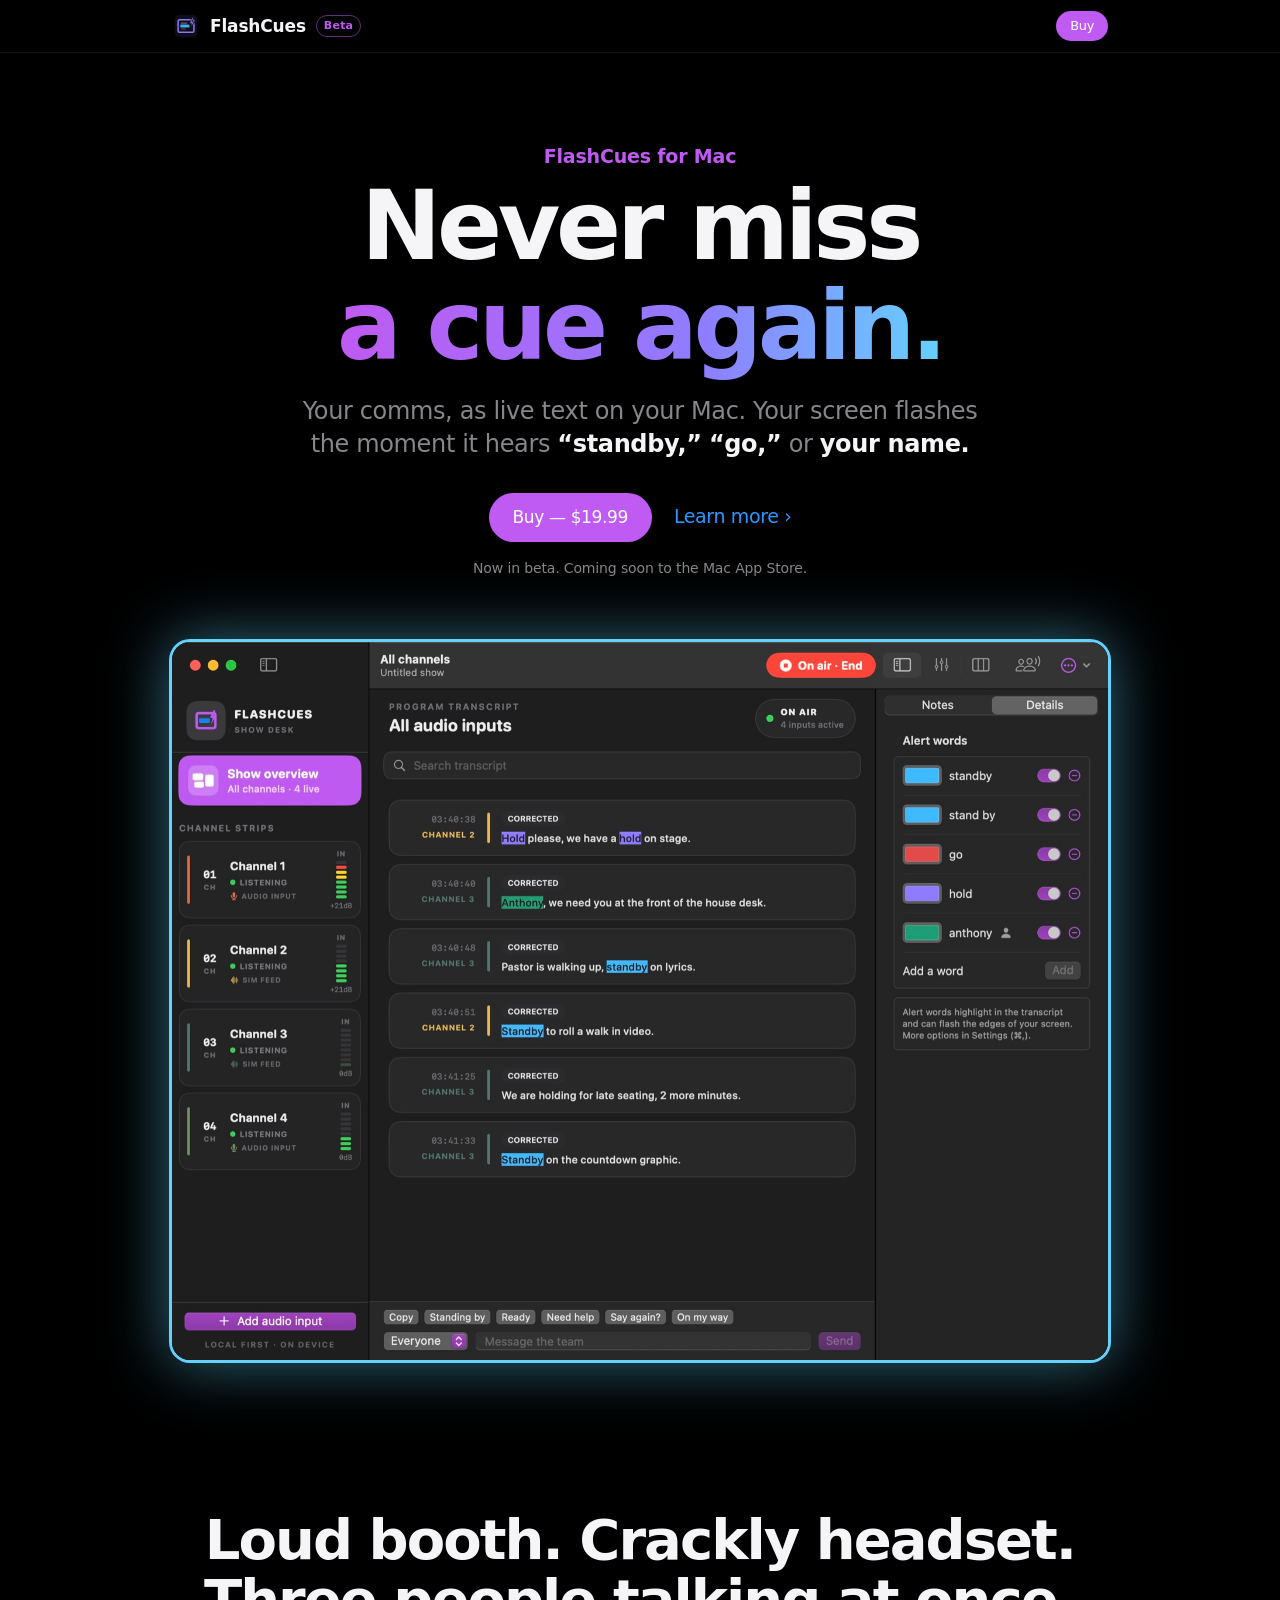
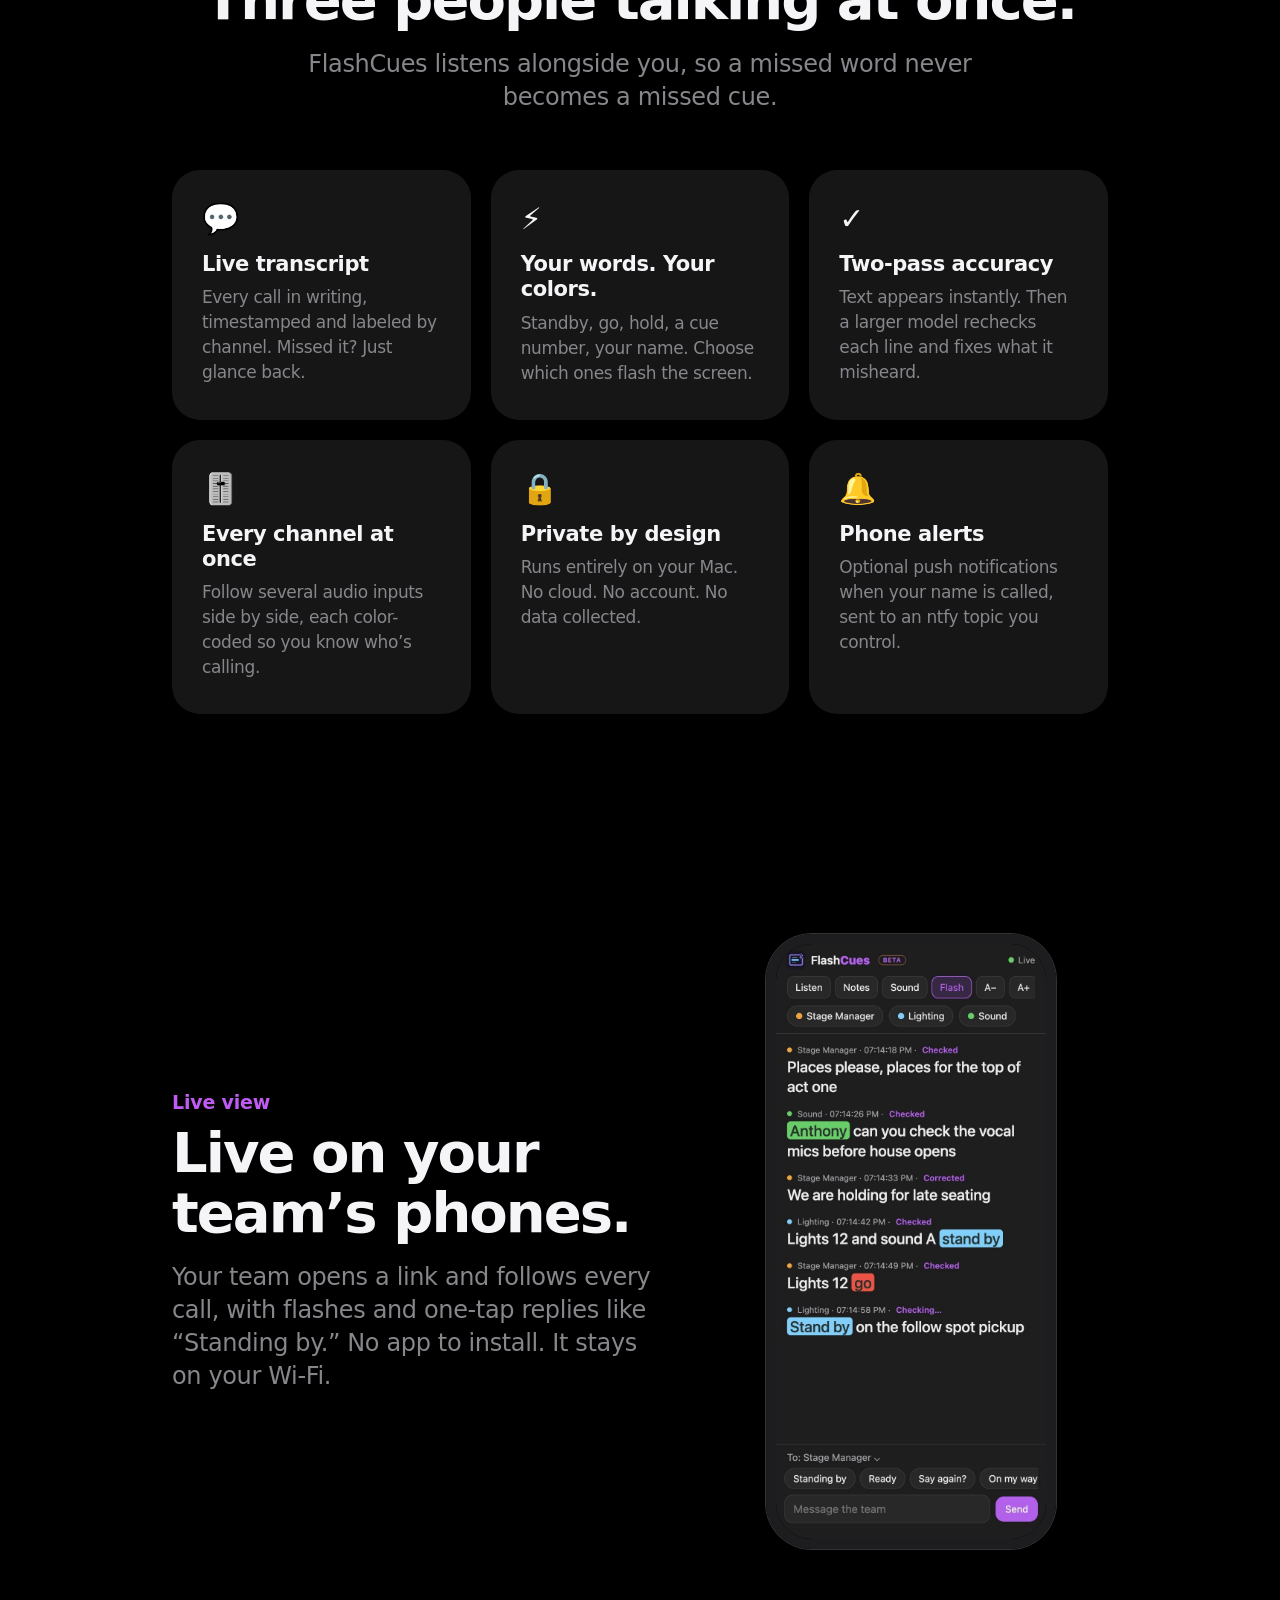
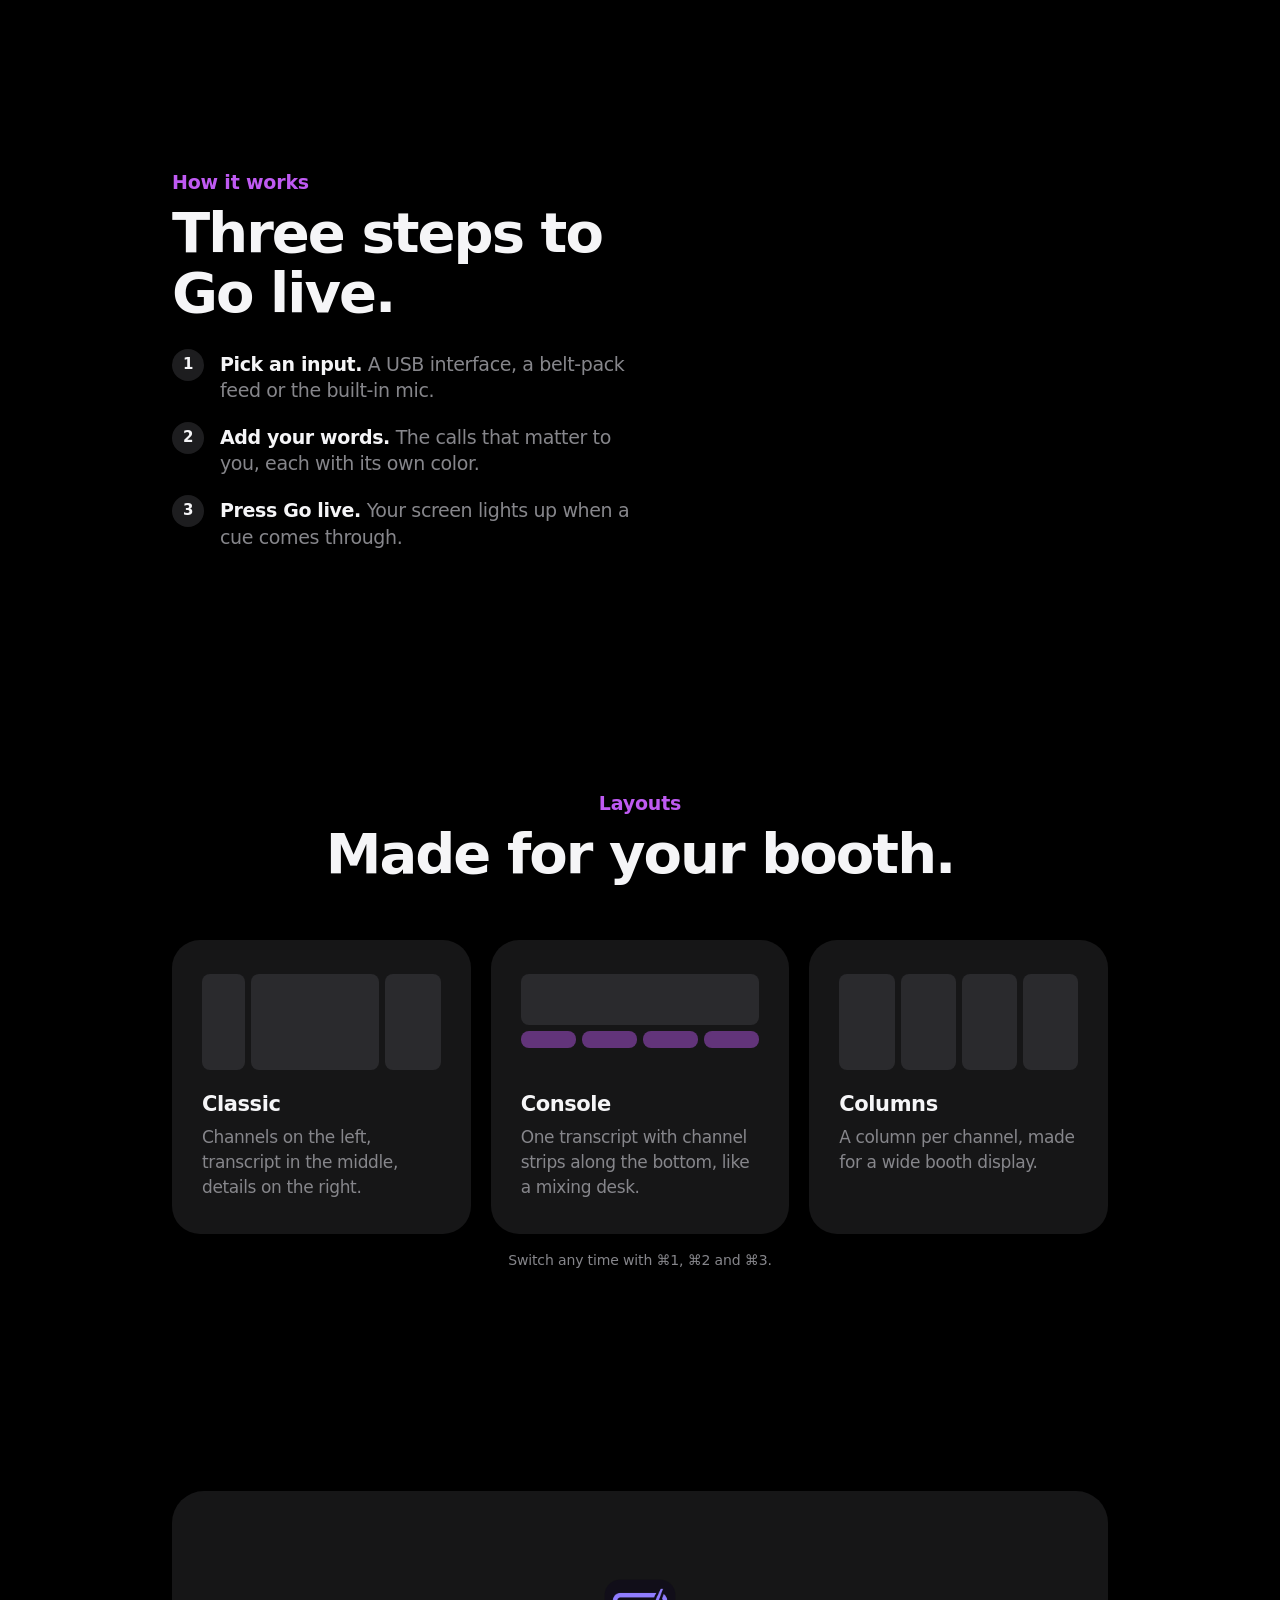
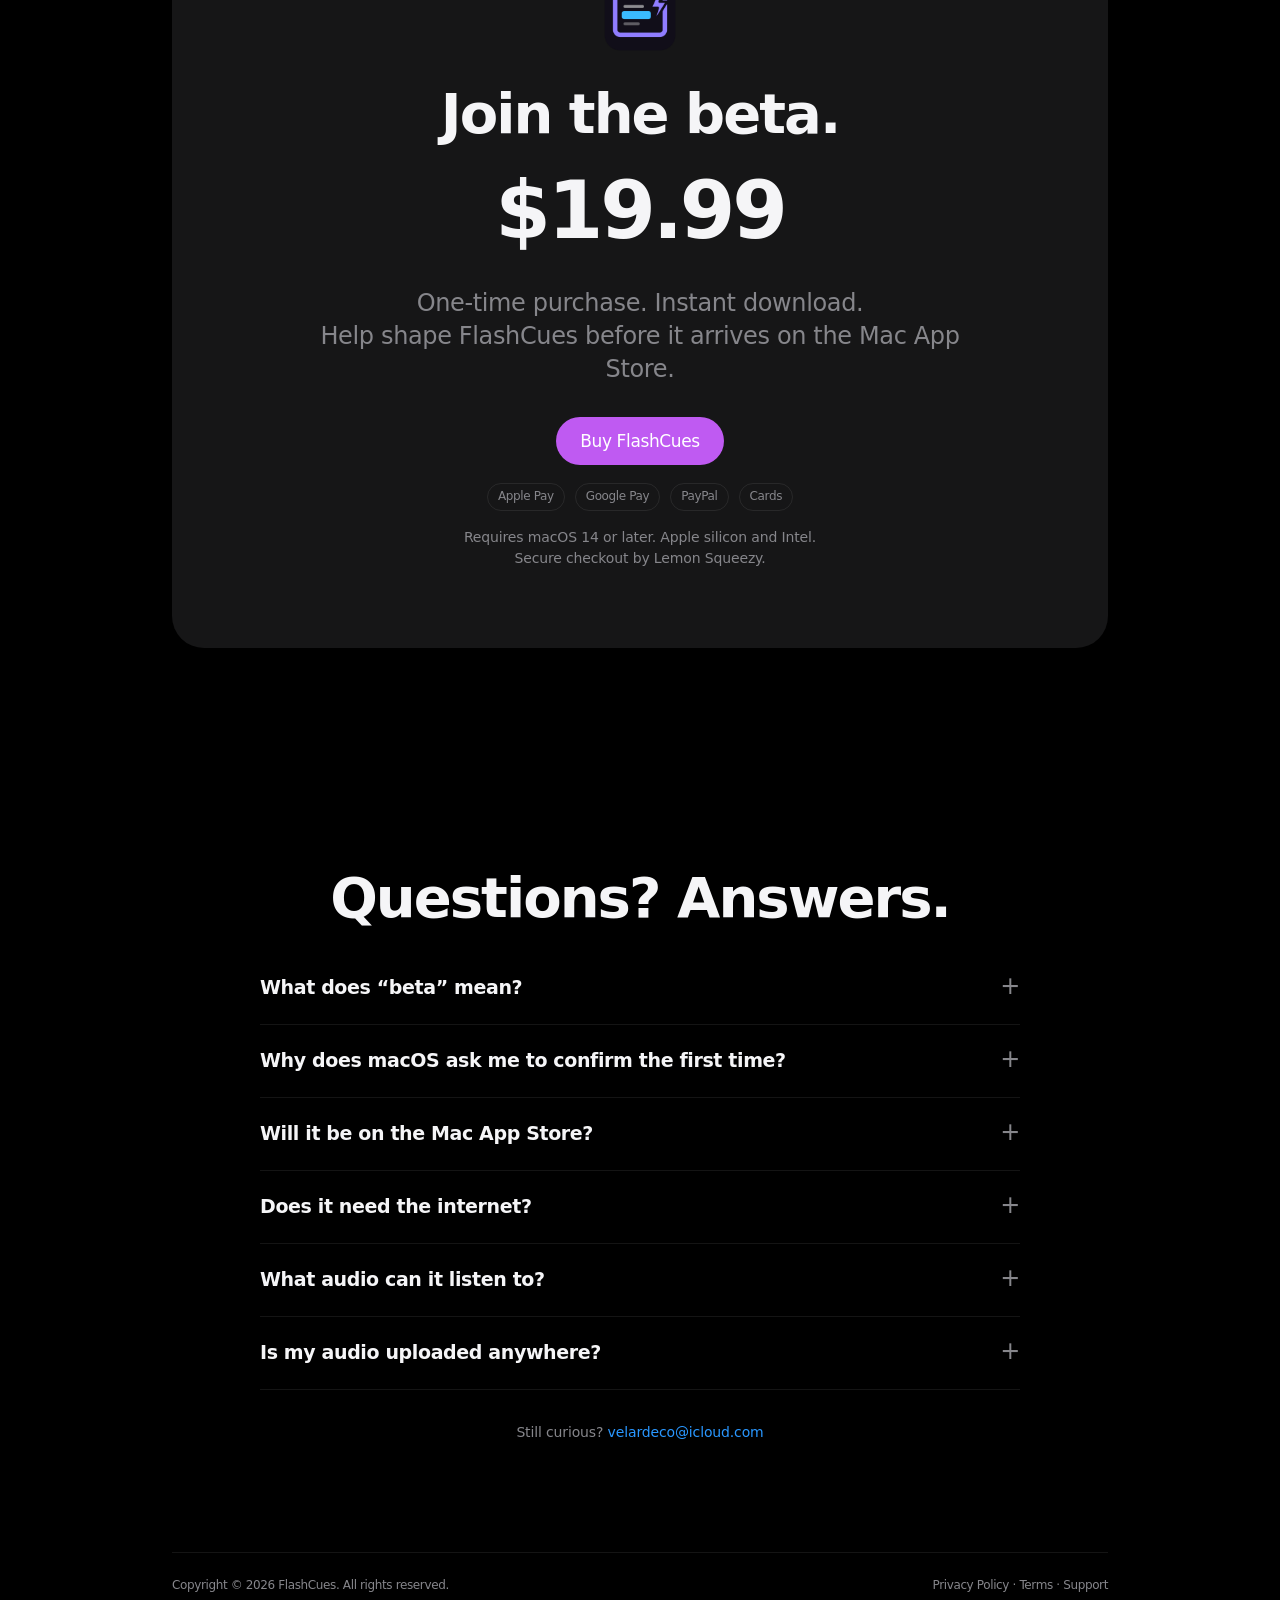
==== index.html @ 77d1a5e4 "Serve at flashcues.app: CNAME, canonical URLs, absolute share tags, sitemap, robots Co-Authored-By: " ====
<!doctype html>
<html lang="en"><head>
<meta charset="utf-8"><meta name="viewport" content="width=device-width,initial-scale=1,viewport-fit=cover">
<title>FlashCues — never miss a cue</title>
<meta name="description" content="Never miss a cue again. FlashCues turns your comms into live text on your Mac and flashes your screen on standby, go, or your name. 100% on-device.">
<meta property="og:title" content="FlashCues — never miss a cue"><meta property="og:image" content="https://flashcues.app/img/app-4.jpg">
<meta property="og:url" content="https://flashcues.app/"><meta property="og:type" content="website"><meta property="og:description" content="Your comms, as live text on your Mac. Your screen flashes on standby, go, or your name."><meta name="twitter:card" content="summary_large_image">
<meta name="theme-color" content="#000000">
<link rel="canonical" href="https://flashcues.app/">
<link rel="icon" href="img/icon.png"><link rel="apple-touch-icon" href="img/icon.png"><link rel="stylesheet" href="style.css">
</head><body>
<div class="navbar"><div class="wrap"><nav>
  <a class="brand" href="./"><img src="img/icon.png" alt="">FlashCues <span class="beta">Beta</span></a>
  <a class="btn small" href="https://flashcues.lemonsqueezy.com/checkout/buy/9ae70716-e229-4748-b046-4b0bf06bf06d">Buy</a>
</nav></div></div>

<div class="wrap">
<section class="hero">
  <div class="eyebrow">FlashCues for Mac</div>
  <h1>Never miss<br><em>a cue again.</em></h1>
  <p class="sub">Your comms, as live text on your Mac. Your screen flashes the moment it hears <b>“standby,”</b> <b>“go,”</b> or <b>your name.</b></p>
  <div class="ctas">
    <a class="btn" href="https://flashcues.lemonsqueezy.com/checkout/buy/9ae70716-e229-4748-b046-4b0bf06bf06d">Buy — $19.99</a>
    <a class="more" href="#features">Learn more</a>
  </div>
  <p class="note">Now in beta. Coming soon to the Mac App Store.</p>
  <img class="shot flash" src="img/app-4.jpg" alt="FlashCues show desk with live transcript and alert words">
</section>

<section class="center" id="features">
  <h2>Loud booth. Crackly headset.<br>Three people talking at once.</h2>
  <p class="sub">FlashCues listens alongside you, so a missed word never becomes a missed cue.</p>
  <div class="grid" style="text-align:left">
    <div class="card"><span class="ico">💬</span><h3>Live transcript</h3><p>Every call in writing, timestamped and labeled by channel. Missed it? Just glance back.</p></div>
    <div class="card"><span class="ico">⚡️</span><h3>Your words. Your colors.</h3><p>Standby, go, hold, a cue number, your name. Choose which ones flash the screen.</p></div>
    <div class="card"><span class="ico">✓</span><h3>Two-pass accuracy</h3><p>Text appears instantly. Then a larger model rechecks each line and fixes what it misheard.</p></div>
    <div class="card"><span class="ico">🎚️</span><h3>Every channel at once</h3><p>Follow several audio inputs side by side, each color-coded so you know who’s calling.</p></div>
    <div class="card"><span class="ico">🔒</span><h3>Private by design</h3><p>Runs entirely on your Mac. No cloud. No account. No data collected.</p></div>
    <div class="card"><span class="ico">🔔</span><h3>Phone alerts</h3><p>Optional push notifications when your name is called, sent to an ntfy topic you control.</p></div>
  </div>
</section>

<section class="split">
  <div><div class="eyebrow">Live view</div><h2>Live on your team’s phones.</h2>
  <p class="sub">Your team opens a link and follows every call, with flashes and one-tap replies like “Standing by.” No app to install. It stays on your Wi-Fi.</p></div>
  <img class="phone" src="img/phone.jpg" alt="FlashCues live view on a phone">
</section>

<section class="split">
  <div><div class="eyebrow">How it works</div><h2>Three steps to Go live.</h2>
  <ol class="steps">
    <li><span><strong>Pick an input.</strong> A USB interface, a belt-pack feed or the built-in mic.</span></li>
    <li><span><strong>Add your words.</strong> The calls that matter to you, each with its own color.</span></li>
    <li><span><strong>Press Go live.</strong> Your screen lights up when a cue comes through.</span></li>
  </ol></div>
  <video src="img/reel.mp4" autoplay muted loop playsinline></video>
</section>

<section class="center">
  <div class="eyebrow">Layouts</div><h2>Made for your booth.</h2>
  <div class="grid" style="text-align:left">
    <div class="card"><div class="lay"><i style="flex:1"></i><i style="flex:3"></i><i style="flex:1.3"></i></div><h3>Classic</h3><p>Channels on the left, transcript in the middle, details on the right.</p></div>
    <div class="card"><div class="lay col"><i style="flex:3"></i><div class="lay row"><i></i><i></i><i></i><i></i></div></div><h3>Console</h3><p>One transcript with channel strips along the bottom, like a mixing desk.</p></div>
    <div class="card"><div class="lay"><i></i><i></i><i></i><i></i></div><h3>Columns</h3><p>A column per channel, made for a wide booth display.</p></div>
  </div>
  <p class="note">Switch any time with ⌘1, ⌘2 and ⌘3.</p>
</section>

<section id="buy">
  <div class="band">
    <img src="img/icon.png" alt="" style="width:88px;height:88px">
    <h2 style="margin-top:18px">Join the beta.</h2>
    <div class="price">$19.99</div>
    <p class="sub">One-time purchase. Instant download.<br>Help shape FlashCues before it arrives on the Mac App Store.</p>
    <p style="margin-top:30px"><a class="btn" href="https://flashcues.lemonsqueezy.com/checkout/buy/9ae70716-e229-4748-b046-4b0bf06bf06d">Buy FlashCues</a></p>
    <div class="pay"><span>Apple Pay</span><span>Google Pay</span><span>PayPal</span><span>Cards</span></div>
    <p class="note">Requires macOS 14 or later. Apple silicon and Intel.<br>Secure checkout by Lemon Squeezy.</p>
  </div>
</section>

<section class="faq">
  <h2 style="text-align:center;margin-bottom:24px">Questions? Answers.</h2>
  <details><summary>What does “beta” mean?</summary><p>FlashCues is ready to use, but still being polished. Expect improvements and the odd rough edge, and please tell us what you find.</p></details>
  <details><summary>Why does macOS ask me to confirm the first time?</summary><p>The beta isn’t notarized by Apple yet, so macOS asks you to confirm you trust it. It’s a one-time step that takes about 30 seconds, and the “Read Me First” file in the download walks you through it. The Mac App Store version won’t need it.</p></details>
  <details><summary>Will it be on the Mac App Store?</summary><p>Yes, it’s coming soon.</p></details>
  <details><summary>Does it need the internet?</summary><p>Only once, to download the speech model (about 700 MB) after you agree. After that it works completely offline.</p></details>
  <details><summary>What audio can it listen to?</summary><p>Any input your Mac can see: a USB audio interface, a comms belt-pack feed, or the built-in mic.</p></details>
  <details><summary>Is my audio uploaded anywhere?</summary><p>No. Audio is processed on your Mac and transcripts are saved only on your Mac. See the <a href="privacy.html">privacy policy</a>.</p></details>
  <p class="note" style="text-align:center;margin-top:32px">Still curious? <a href="mailto:velardeco@icloud.com">velardeco@icloud.com</a></p>
</section>

<footer><span>Copyright © 2026 FlashCues. All rights reserved.</span><span><a href="privacy.html">Privacy Policy</a> · <a href="terms.html">Terms</a> · <a href="mailto:velardeco@icloud.com">Support</a></span></footer>
</div>
<!-- Cloudflare Web Analytics --><script defer src='https://static.cloudflareinsights.com/beacon.min.js' data-cf-beacon='{"token": "029d65eed8154490b3f3a2a66fe0e23c"}'></script><!-- End Cloudflare Web Analytics -->
<script src="track.js" defer></script>
</body></html>
---- style.css ----
:root{--bg:#000;--panel:#161617;--panel2:#1d1d1f;--line:rgba(255,255,255,.08);--text:#f5f5f7;--muted:#86868b;--accent:#bf5af2;--accent2:#8f7cff;--link:#2997ff;--standby:#64d2ff}
*{box-sizing:border-box;margin:0}
html{-webkit-text-size-adjust:100%}
body{background:var(--bg);color:var(--text);font:17px/1.47 -apple-system,BlinkMacSystemFont,"SF Pro Text","Helvetica Neue",system-ui,sans-serif;-webkit-font-smoothing:antialiased;letter-spacing:-.022em}
a{color:var(--link);text-decoration:none}
a:hover{text-decoration:underline}
.wrap{max-width:980px;margin:0 auto;padding:0 22px}

/* nav: thin translucent bar like apple.com */
.navbar{position:sticky;top:0;z-index:10;background:rgba(0,0,0,.72);backdrop-filter:saturate(180%) blur(20px);-webkit-backdrop-filter:saturate(180%) blur(20px);border-bottom:1px solid var(--line)}
nav{display:flex;align-items:center;justify-content:space-between;height:52px}
.brand{display:flex;align-items:center;gap:10px;font-weight:600;font-size:17px;color:var(--text);letter-spacing:-.01em}
.brand:hover{text-decoration:none}
.brand img{width:28px;height:28px}
.beta{font-size:11px;font-weight:600;letter-spacing:.02em;color:var(--accent);border:1px solid rgba(191,90,242,.5);border-radius:999px;padding:2px 7px}

.btn{display:inline-block;padding:12px 24px;border-radius:999px;background:var(--accent);color:#fff;font-weight:500;font-size:17px;white-space:nowrap;transition:filter .15s}
.btn:hover{text-decoration:none;filter:brightness(1.1)}
.btn.small{padding:5px 14px;font-size:13px;font-weight:500}
.more{font-size:19px}
.more::after{content:" ›"}

/* type */
.eyebrow{font-size:19px;font-weight:600;color:var(--accent);letter-spacing:-.01em;margin-bottom:6px}
h1{font-size:clamp(48px,9vw,96px);line-height:1.04;letter-spacing:-.045em;font-weight:700}
h1 em{font-style:normal;background:linear-gradient(90deg,var(--accent),var(--accent2) 60%,var(--standby));-webkit-background-clip:text;background-clip:text;color:transparent}
h2{font-size:clamp(34px,5.5vw,56px);line-height:1.07;letter-spacing:-.035em;font-weight:700}
h3{font-size:21px;line-height:1.2;letter-spacing:-.02em;font-weight:600;margin-bottom:8px}
.sub{color:var(--muted);font-size:clamp(19px,2.4vw,24px);line-height:1.38;letter-spacing:-.015em;max-width:680px;margin:18px auto 0;font-weight:500}
.sub b{color:var(--text);font-weight:600}
.note{color:var(--muted);font-size:14px;margin-top:16px;letter-spacing:-.01em}

/* sections */
section{padding:110px 0}
.center{text-align:center}
.hero{text-align:center;padding:90px 0 40px}
.hero .ctas{display:flex;gap:22px;justify-content:center;align-items:center;margin-top:32px;flex-wrap:wrap}
.shot{display:block;width:100%;border-radius:18px;margin-top:64px;box-shadow:0 0 0 1px var(--line),0 40px 120px rgba(191,90,242,.18)}
.flash{box-shadow:0 0 0 3px var(--standby),0 0 60px 6px rgba(100,210,255,.45),0 40px 120px rgba(0,0,0,.6)}

.grid{display:grid;grid-template-columns:repeat(auto-fit,minmax(280px,1fr));gap:20px;margin-top:56px}
.card{background:var(--panel);border-radius:28px;padding:34px 30px}
.card p{color:var(--muted);font-size:17px}
.card .ico{font-size:30px;line-height:1;margin-bottom:18px;display:block}

.split{display:grid;grid-template-columns:1.1fr .9fr;gap:60px;align-items:center}
.split .sub{margin-left:0}
.split video{width:100%;max-width:340px;border-radius:28px;justify-self:center}
.phone{width:100%;max-width:290px;justify-self:center;border-radius:46px;border:10px solid #1d1d1f;box-shadow:0 0 0 1px #333,0 40px 100px rgba(0,0,0,.7)}
.steps{list-style:none;padding:0;margin:28px 0 0;counter-reset:s}
.steps li{counter-increment:s;display:flex;gap:16px;align-items:flex-start;margin:20px 0;color:var(--muted);font-size:19px;line-height:1.4}
.steps li::before{content:counter(s);flex:none;width:32px;height:32px;border-radius:50%;background:var(--panel2);color:var(--text);font-weight:600;font-size:15px;display:grid;place-items:center;margin-top:-2px}
.steps strong{color:var(--text);font-weight:600}

.lay{display:flex;gap:6px;height:96px;margin-bottom:22px}
.lay.col{flex-direction:column}
.lay.row{flex:1;gap:6px}
.lay i{flex:1;background:#2a2a2d;border-radius:8px}
.lay.row i{background:rgba(191,90,242,.45)}

.band{background:var(--panel);border-radius:32px;padding:80px 30px;text-align:center}
.price{font-size:clamp(56px,8vw,80px);font-weight:700;letter-spacing:-.04em;margin-top:8px}
.pay{display:flex;gap:10px;justify-content:center;flex-wrap:wrap;margin-top:18px}
.pay span{font-size:12px;color:var(--muted);border:1px solid var(--line);border-radius:999px;padding:4px 10px}

.faq{max-width:760px;margin:0 auto}
details{border-bottom:1px solid var(--line);padding:22px 0}
summary{cursor:pointer;font-weight:600;font-size:19px;list-style:none;display:flex;justify-content:space-between;gap:16px}
summary::-webkit-details-marker{display:none}
summary::after{content:"+";color:var(--muted);font-weight:400;font-size:24px;line-height:1}
details[open] summary::after{content:"−"}
details p{color:var(--muted);margin-top:10px;font-size:17px}

footer{border-top:1px solid var(--line);padding:24px 0 40px;color:var(--muted);font-size:12px;display:flex;gap:20px;flex-wrap:wrap;justify-content:space-between}
footer a{color:var(--muted)}

.doc{max-width:720px;padding:70px 22px}
.doc h1{font-size:48px}
.doc p{margin:16px 0;color:#d2d2d7}

@media(max-width:734px){
  section{padding:72px 0}
  .hero{padding:56px 0 24px}
  .split{grid-template-columns:1fr;gap:40px}
  .split .sub{margin-left:auto}
  .split > div{text-align:center}
  .steps{text-align:left;max-width:420px;margin-left:auto;margin-right:auto}
  .grid{margin-top:40px;gap:14px}
  .card{padding:28px 24px;border-radius:24px}
  .shot{margin-top:44px;border-radius:12px}
  .phone{max-width:240px;border-radius:38px;border-width:8px}
  .split video{max-width:280px}
  .band{padding:56px 20px;border-radius:24px}
  .eyebrow{font-size:17px}
  .wrap{padding:0 16px}
  footer{justify-content:center;text-align:center}
}
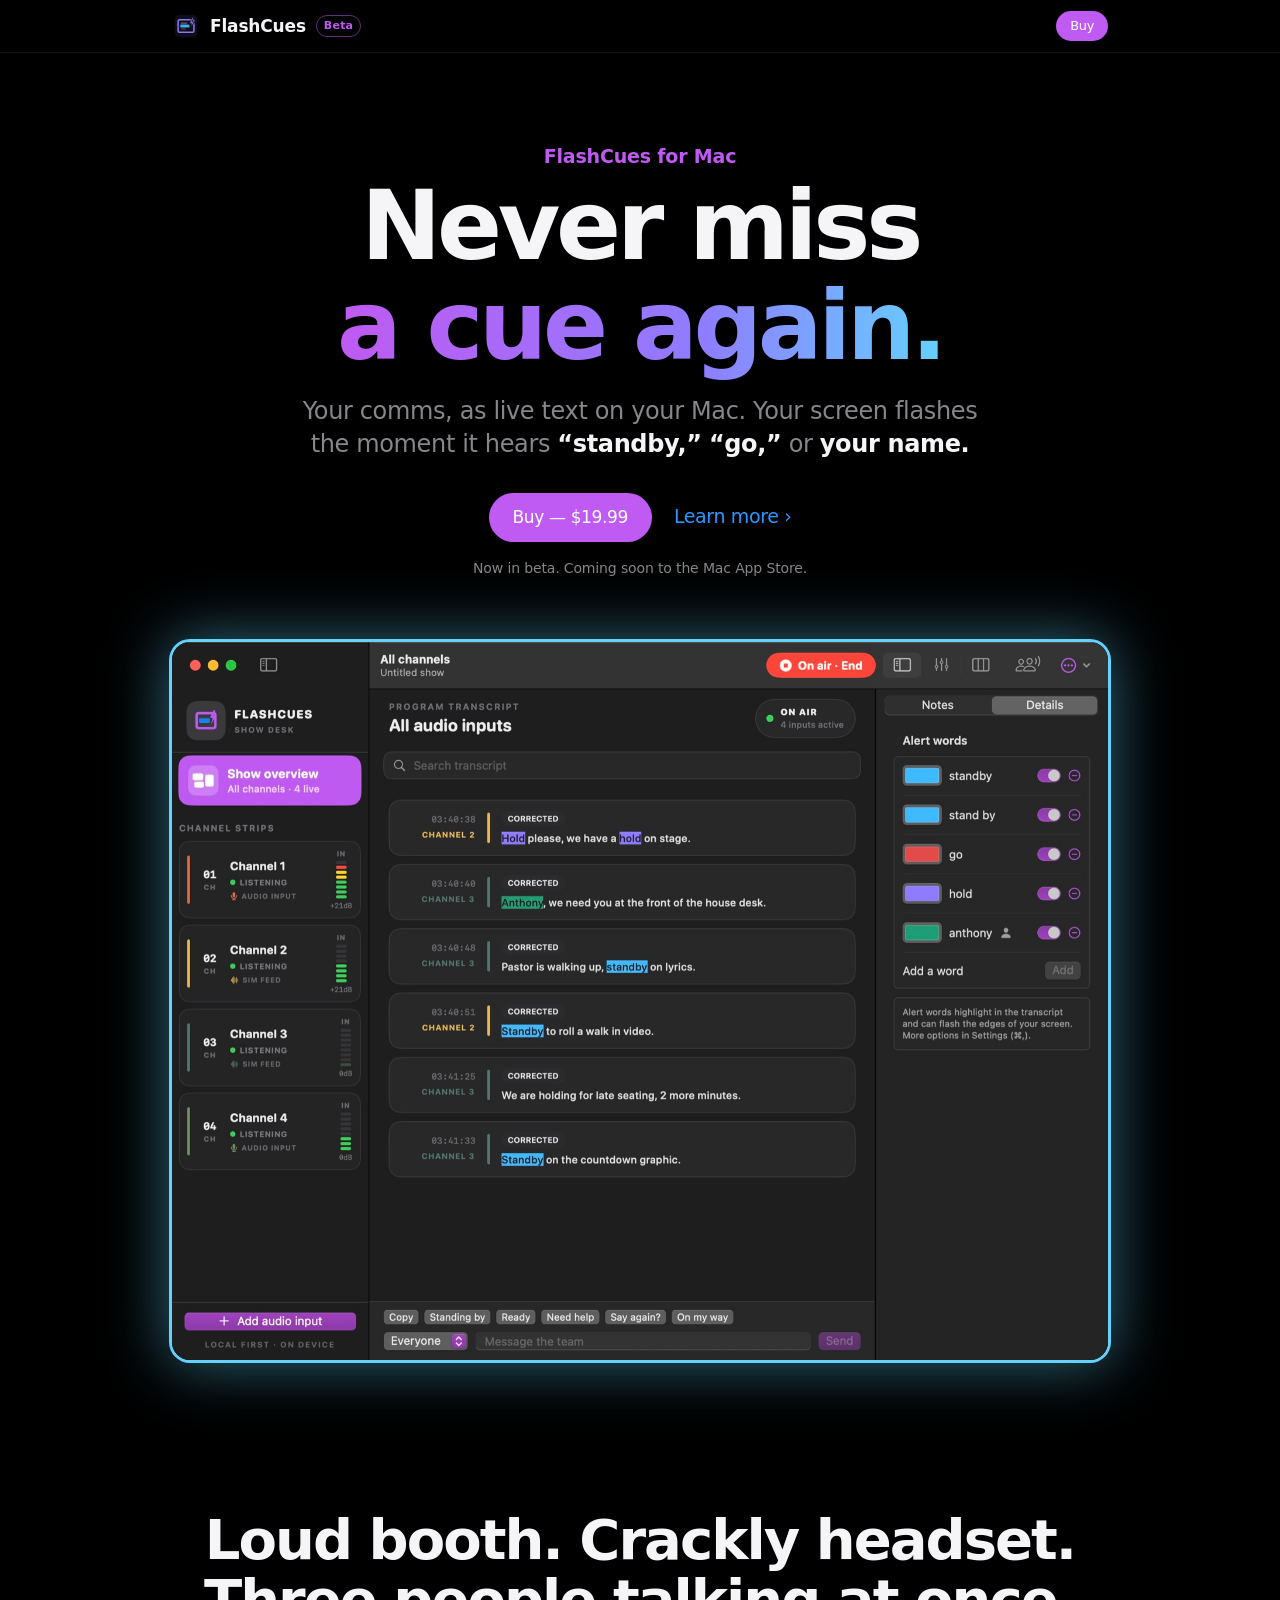
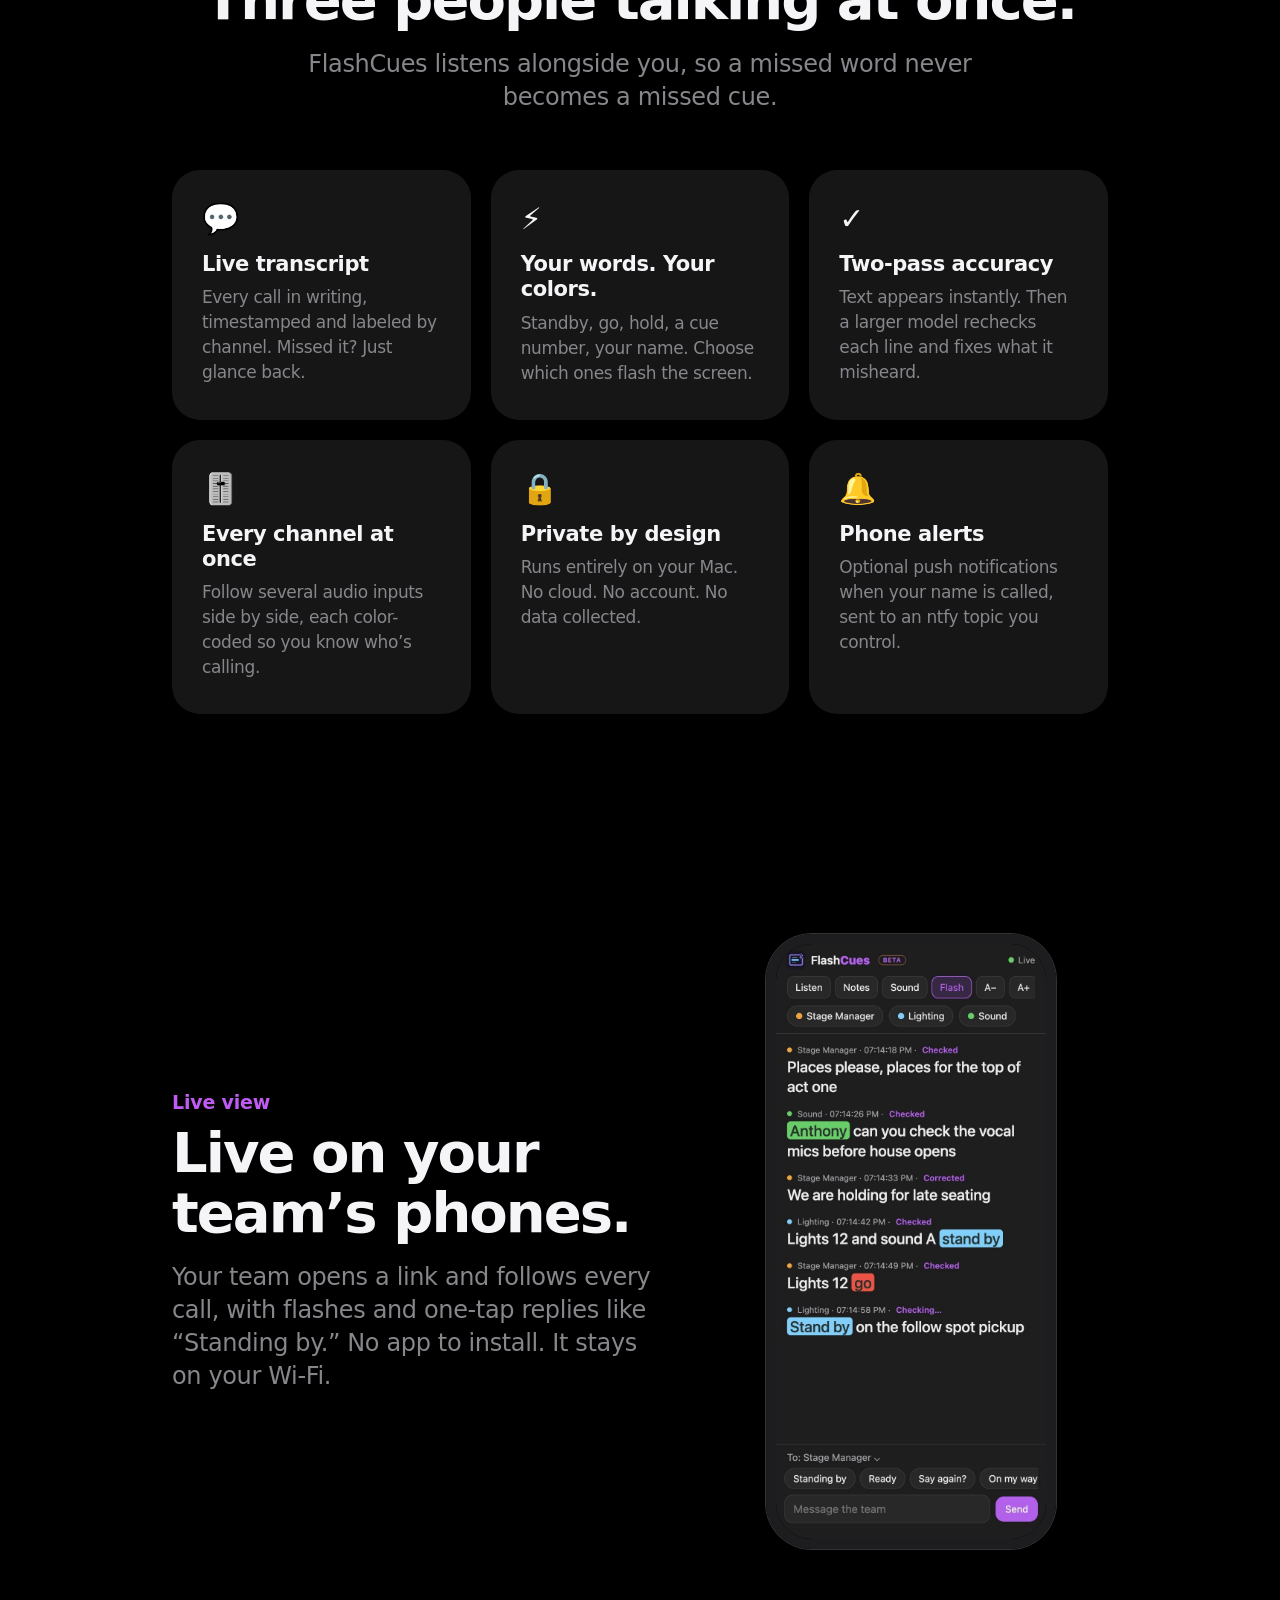
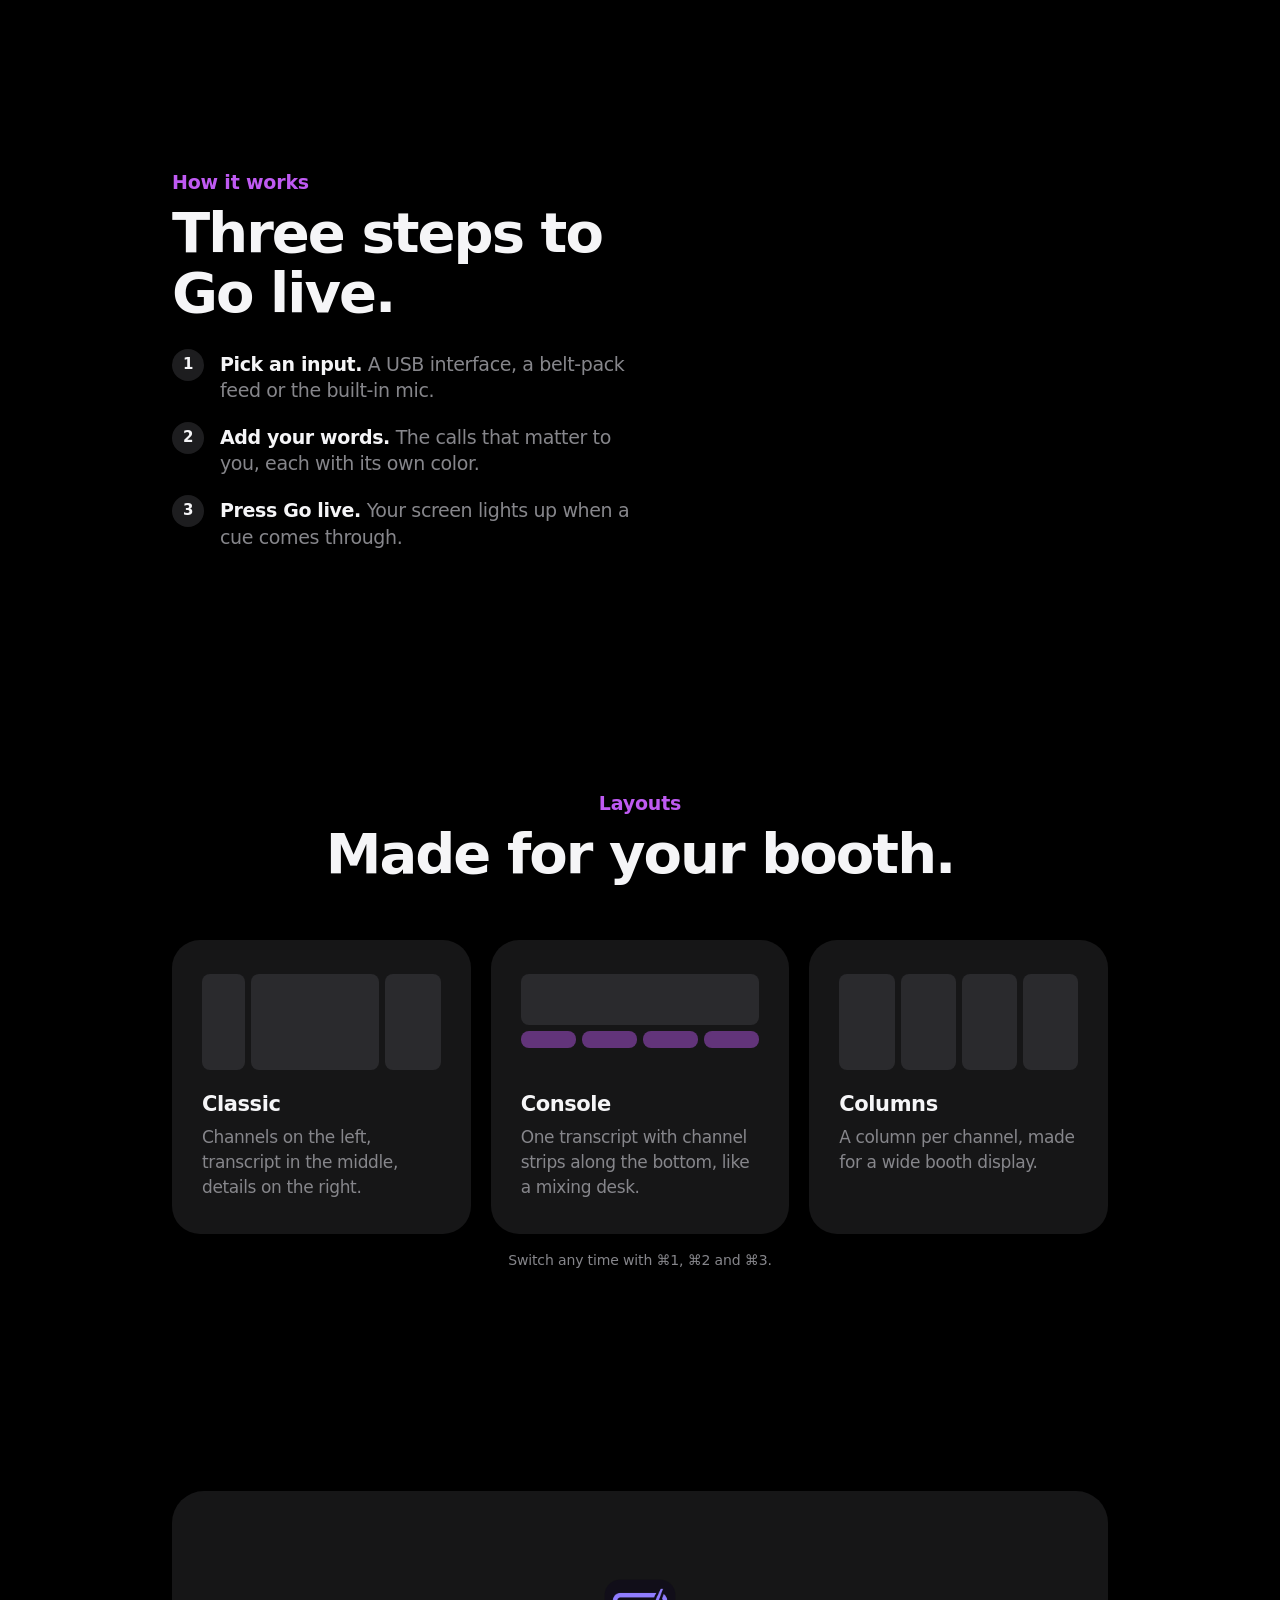
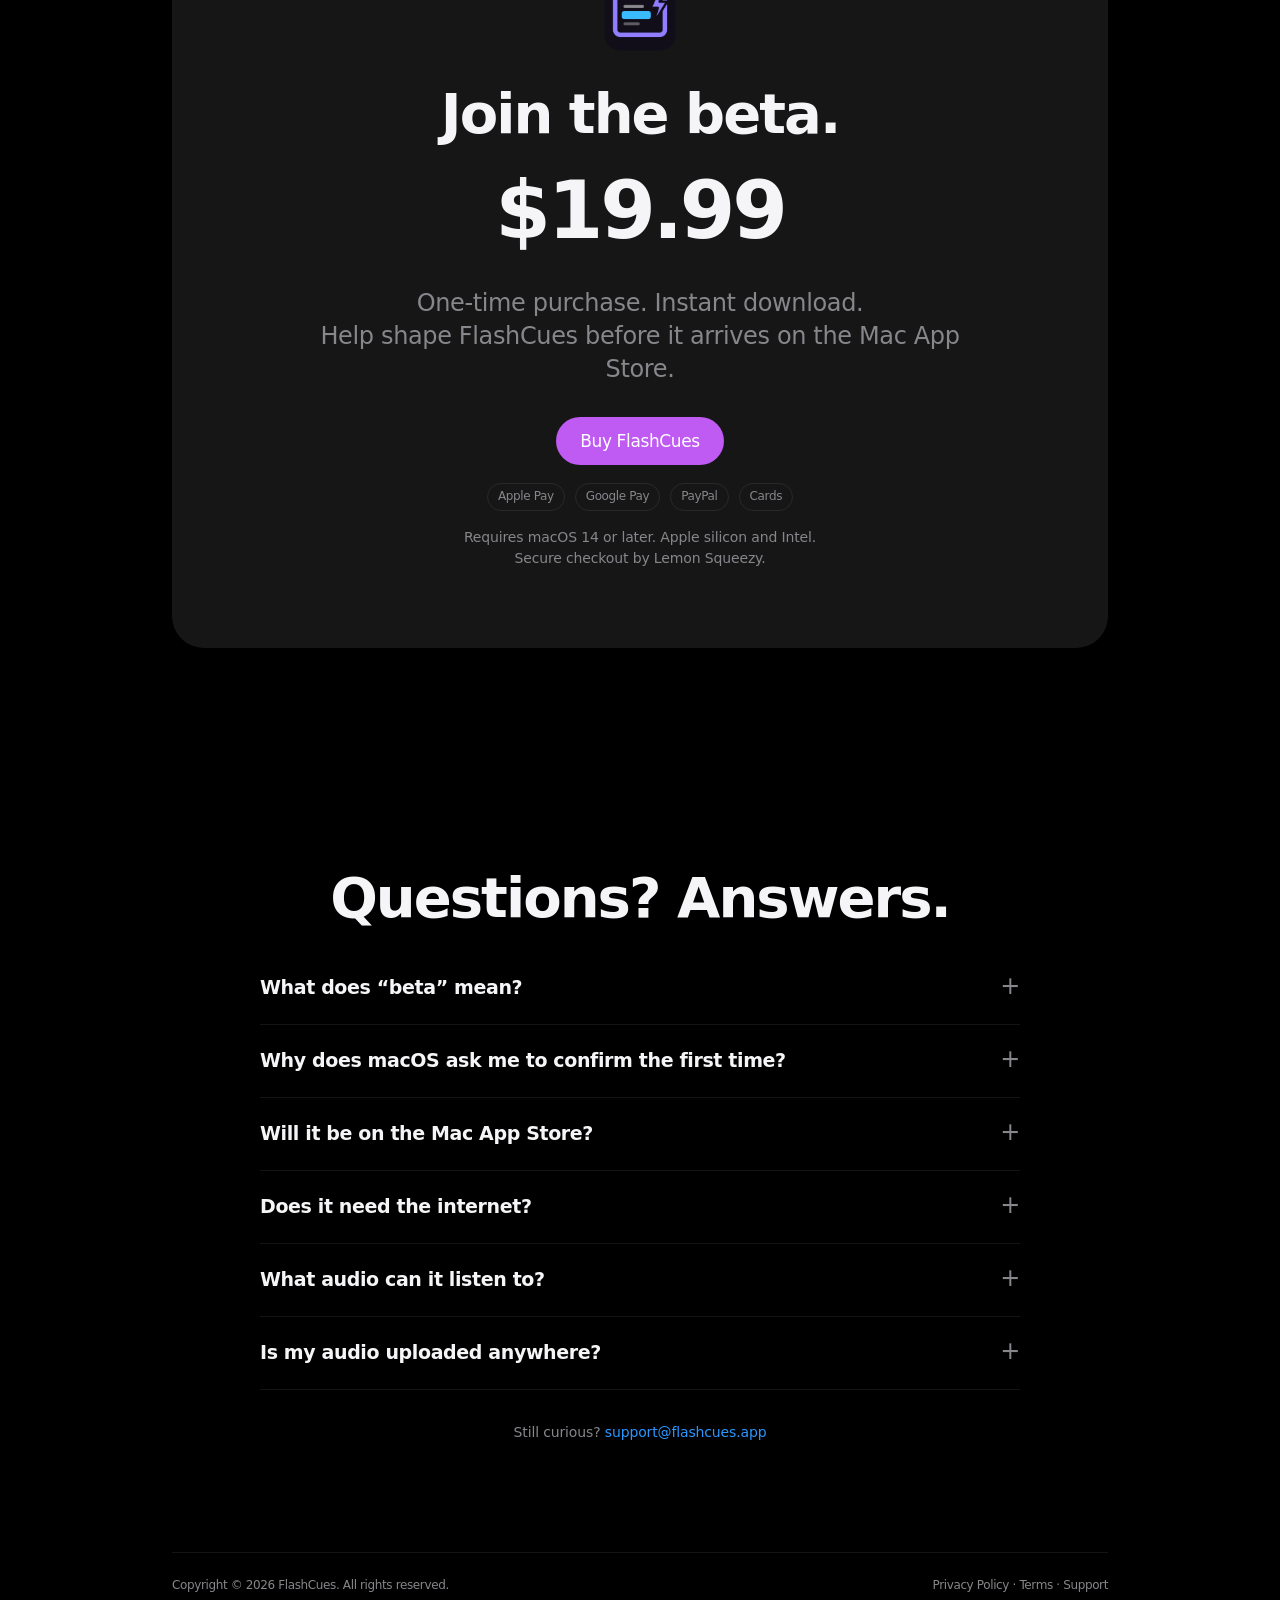
==== commit 9ddd3bad: "Use support@flashcues.app as the public contact address Replaces the personal iCloud address on the " ====
--- a/index.html
+++ b/index.html
@@ -86,10 +86,10 @@
   <details><summary>Does it need the internet?</summary><p>Only once, to download the speech model (about 700 MB) after you agree. After that it works completely offline.</p></details>
   <details><summary>What audio can it listen to?</summary><p>Any input your Mac can see: a USB audio interface, a comms belt-pack feed, or the built-in mic.</p></details>
   <details><summary>Is my audio uploaded anywhere?</summary><p>No. Audio is processed on your Mac and transcripts are saved only on your Mac. See the <a href="privacy.html">privacy policy</a>.</p></details>
-  <p class="note" style="text-align:center;margin-top:32px">Still curious? <a href="mailto:velardeco@icloud.com">velardeco@icloud.com</a></p>
+  <p class="note" style="text-align:center;margin-top:32px">Still curious? <a href="mailto:support@flashcues.app">support@flashcues.app</a></p>
 </section>
 
-<footer><span>Copyright © 2026 FlashCues. All rights reserved.</span><span><a href="privacy.html">Privacy Policy</a> · <a href="terms.html">Terms</a> · <a href="mailto:velardeco@icloud.com">Support</a></span></footer>
+<footer><span>Copyright © 2026 FlashCues. All rights reserved.</span><span><a href="privacy.html">Privacy Policy</a> · <a href="terms.html">Terms</a> · <a href="mailto:support@flashcues.app">Support</a></span></footer>
 </div>
 <!-- Cloudflare Web Analytics --><script defer src='https://static.cloudflareinsights.com/beacon.min.js' data-cf-beacon='{"token": "029d65eed8154490b3f3a2a66fe0e23c"}'></script><!-- End Cloudflare Web Analytics -->
 <script src="track.js" defer></script>
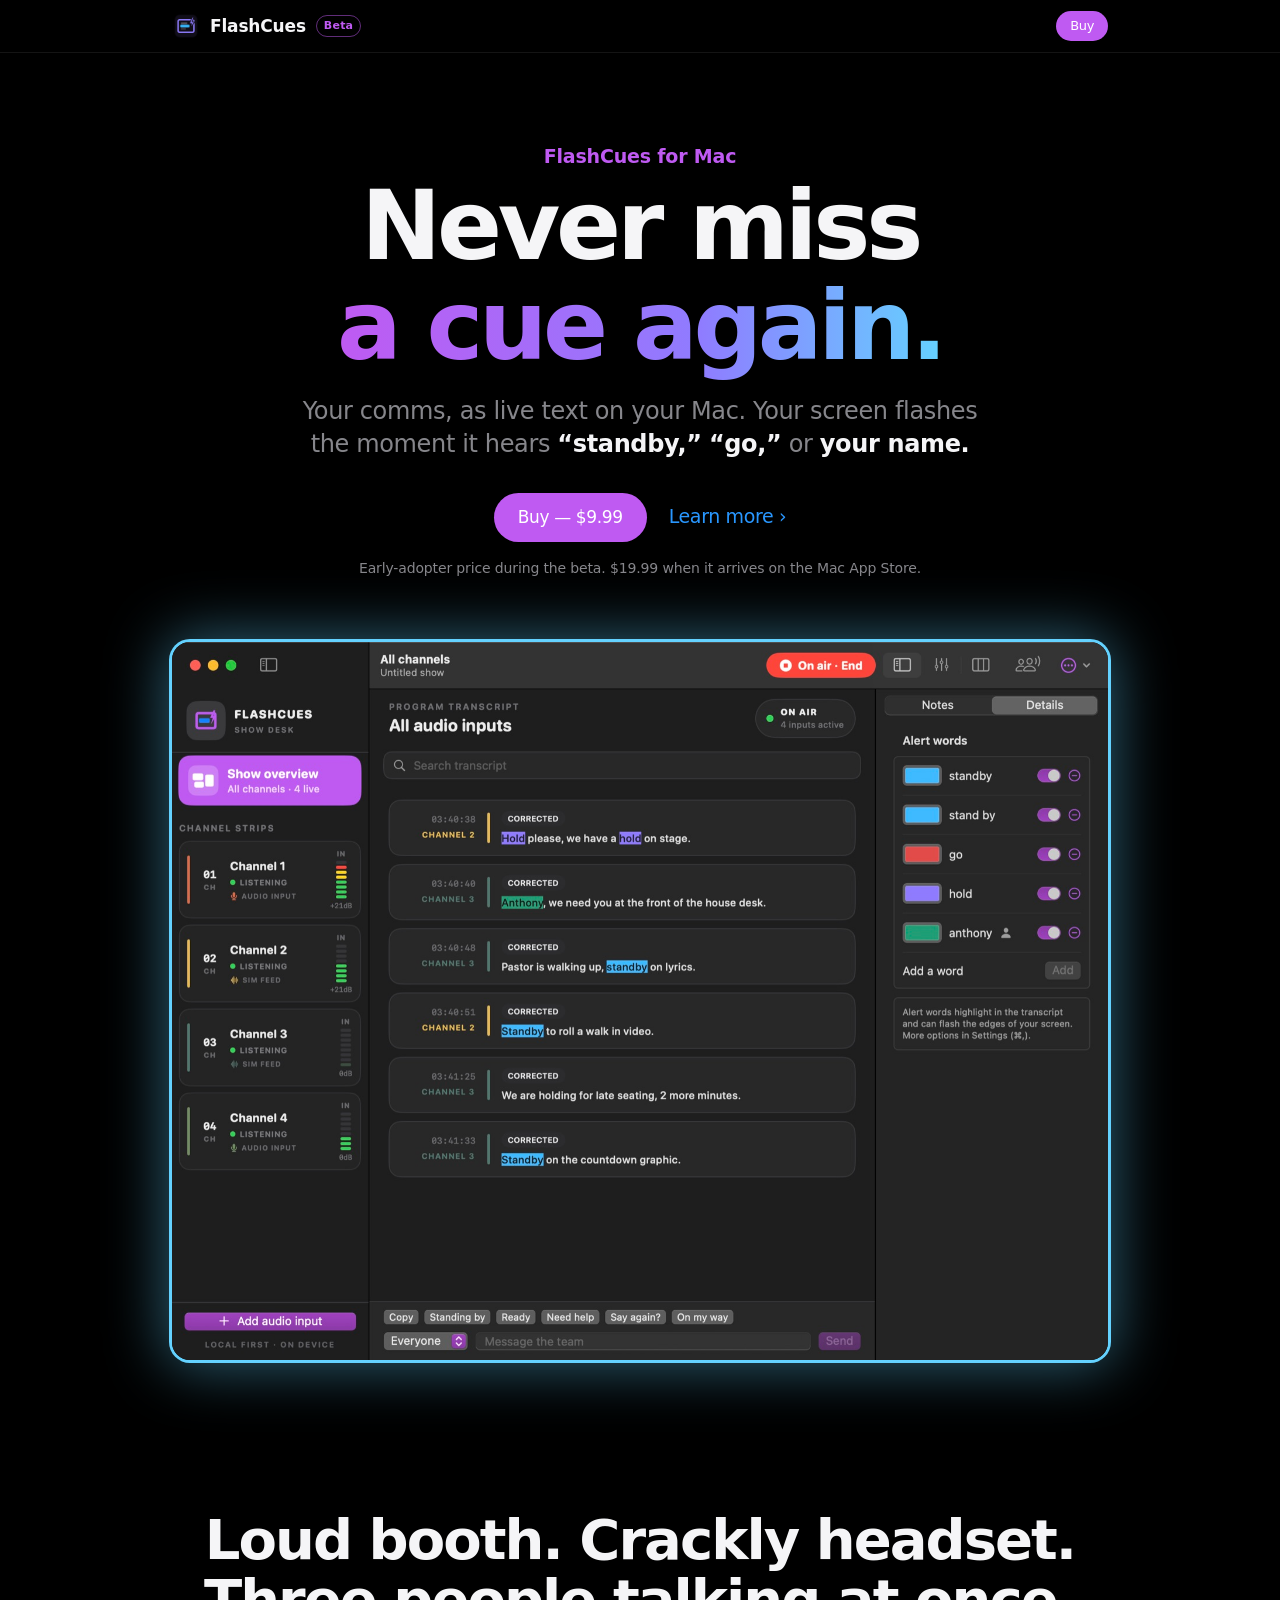
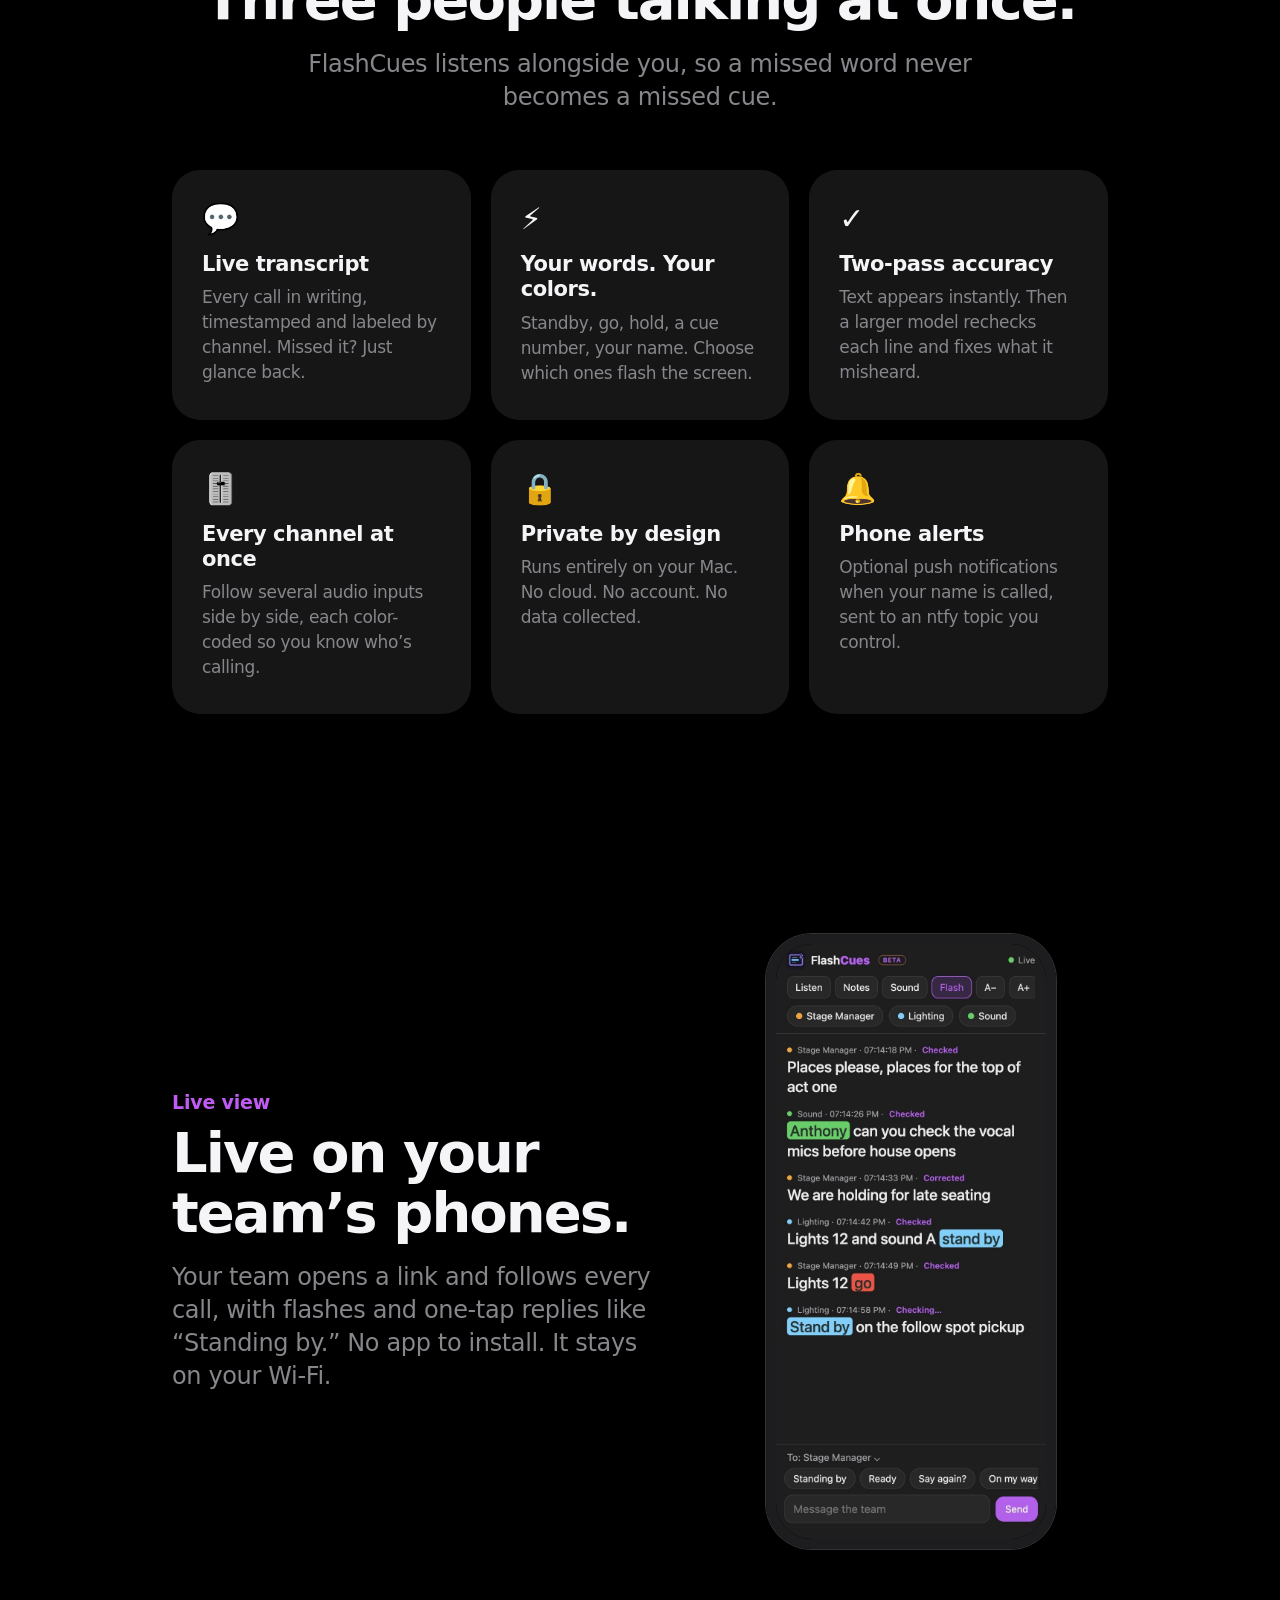
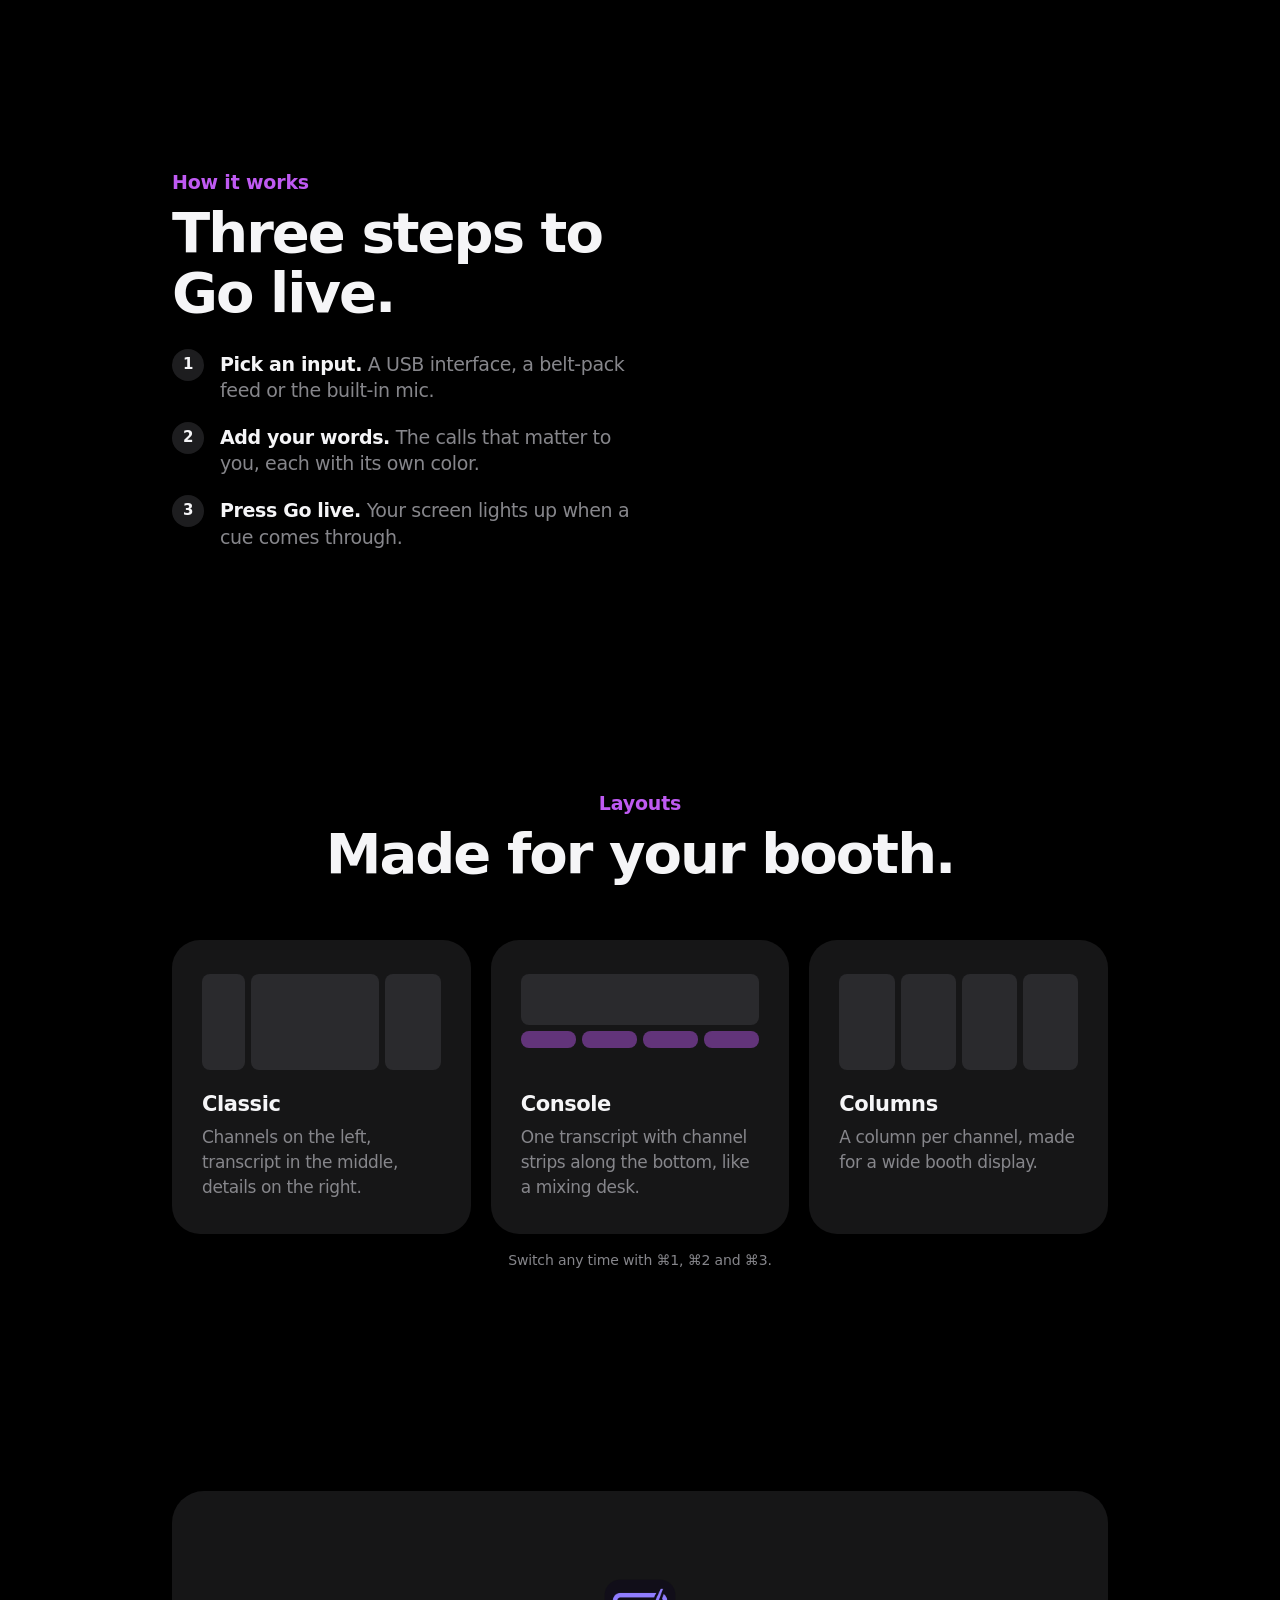
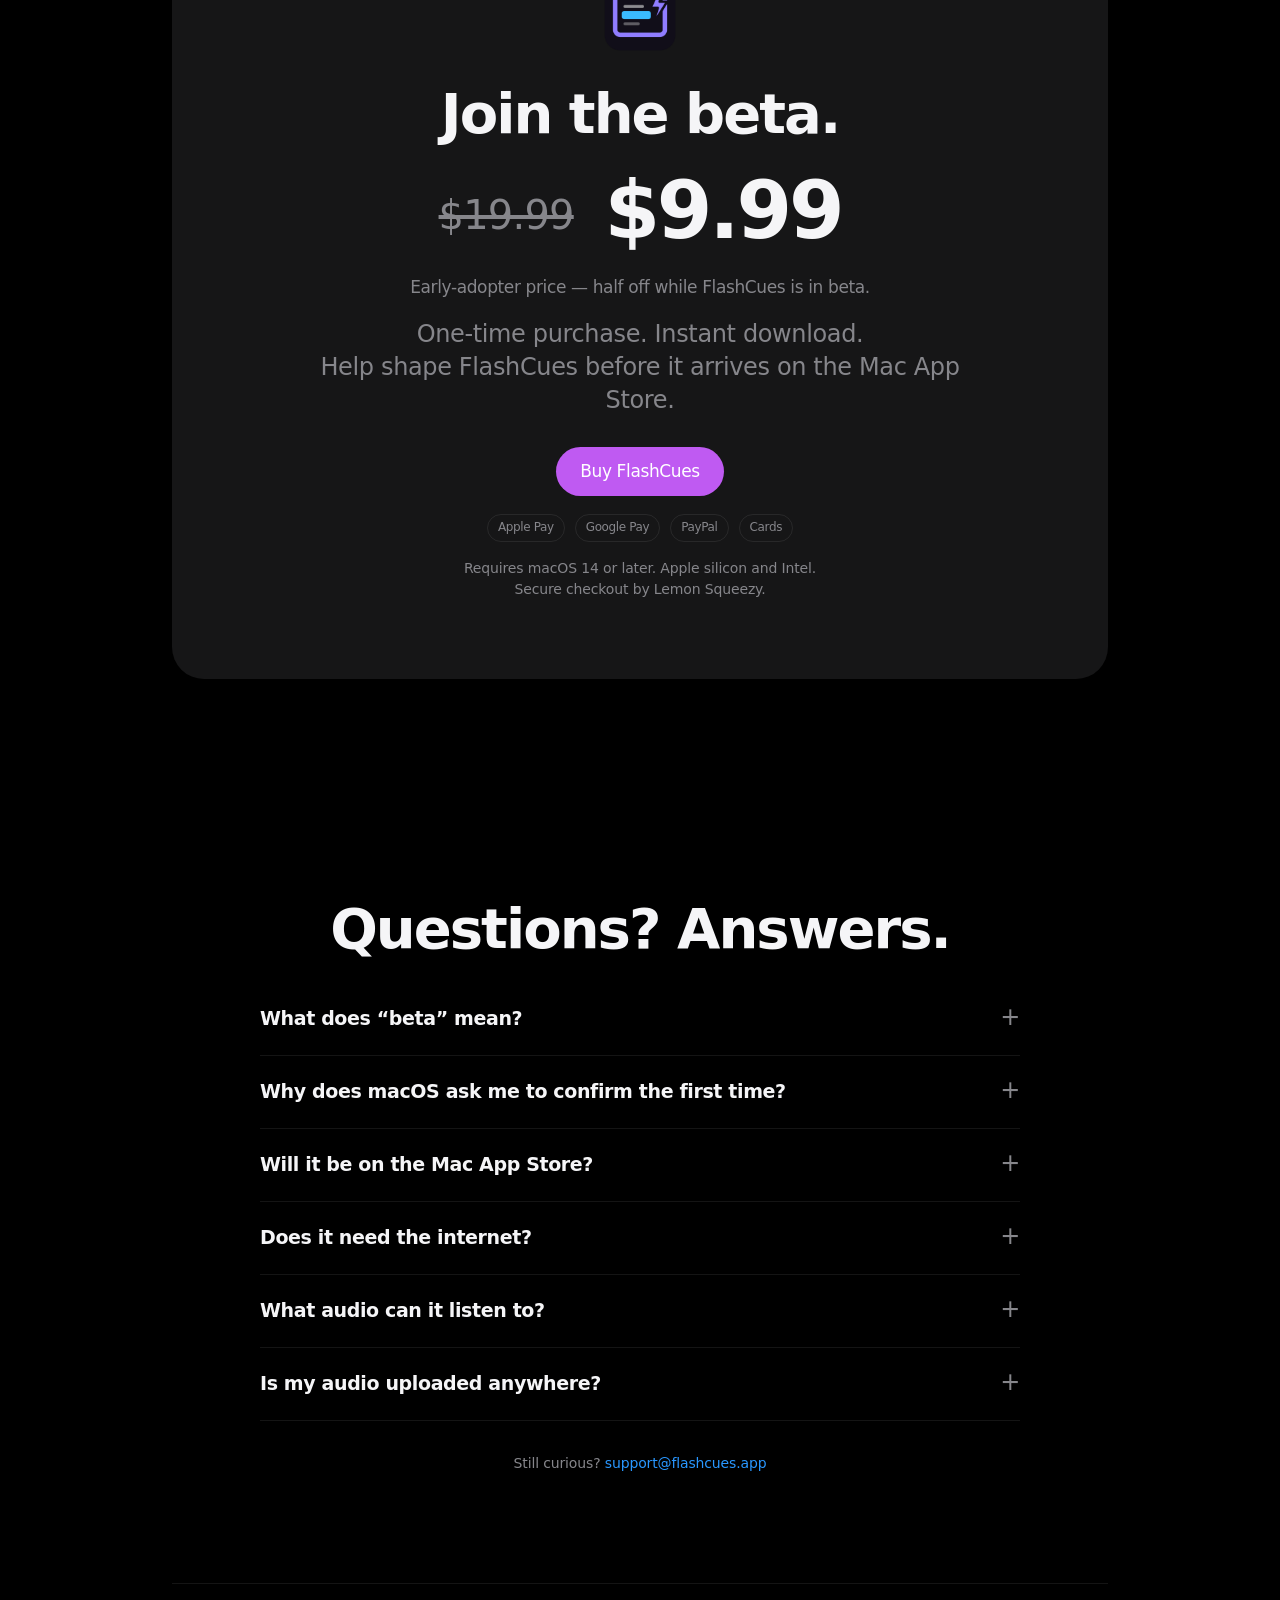
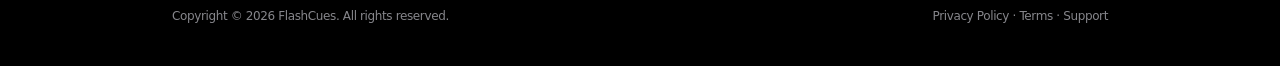
==== commit abbb0fe2: "Early-adopter price: $9.99 during the beta, $19.99 on the Mac App Store Co-Authored-By: Claude Opus " ====
--- a/index.html
+++ b/index.html
@@ -11,7 +11,7 @@
 </head><body>
 <div class="navbar"><div class="wrap"><nav>
   <a class="brand" href="./"><img src="img/icon.png" alt="">FlashCues <span class="beta">Beta</span></a>
-  <a class="btn small" href="https://flashcues.lemonsqueezy.com/checkout/buy/9ae70716-e229-4748-b046-4b0bf06bf06d">Buy</a>
+  <a class="btn small" href="https://flashcues.lemonsqueezy.com/checkout/buy/283da37f-2492-429d-bc5d-db38ba377816">Buy</a>
 </nav></div></div>
 
 <div class="wrap">
@@ -20,10 +20,10 @@
   <h1>Never miss<br><em>a cue again.</em></h1>
   <p class="sub">Your comms, as live text on your Mac. Your screen flashes the moment it hears <b>“standby,”</b> <b>“go,”</b> or <b>your name.</b></p>
   <div class="ctas">
-    <a class="btn" href="https://flashcues.lemonsqueezy.com/checkout/buy/9ae70716-e229-4748-b046-4b0bf06bf06d">Buy — $19.99</a>
+    <a class="btn" href="https://flashcues.lemonsqueezy.com/checkout/buy/283da37f-2492-429d-bc5d-db38ba377816">Buy — $9.99</a>
     <a class="more" href="#features">Learn more</a>
   </div>
-  <p class="note">Now in beta. Coming soon to the Mac App Store.</p>
+  <p class="note">Early-adopter price during the beta. $19.99 when it arrives on the Mac App Store.</p>
   <img class="shot flash" src="img/app-4.jpg" alt="FlashCues show desk with live transcript and alert words">
 </section>
 
@@ -70,9 +70,10 @@
   <div class="band">
     <img src="img/icon.png" alt="" style="width:88px;height:88px">
     <h2 style="margin-top:18px">Join the beta.</h2>
-    <div class="price">$19.99</div>
+    <div class="price"><s class="was">$19.99</s> $9.99</div>
+    <p class="deal">Early-adopter price — half off while FlashCues is in beta.</p>
     <p class="sub">One-time purchase. Instant download.<br>Help shape FlashCues before it arrives on the Mac App Store.</p>
-    <p style="margin-top:30px"><a class="btn" href="https://flashcues.lemonsqueezy.com/checkout/buy/9ae70716-e229-4748-b046-4b0bf06bf06d">Buy FlashCues</a></p>
+    <p style="margin-top:30px"><a class="btn" href="https://flashcues.lemonsqueezy.com/checkout/buy/283da37f-2492-429d-bc5d-db38ba377816">Buy FlashCues</a></p>
     <div class="pay"><span>Apple Pay</span><span>Google Pay</span><span>PayPal</span><span>Cards</span></div>
     <p class="note">Requires macOS 14 or later. Apple silicon and Intel.<br>Secure checkout by Lemon Squeezy.</p>
   </div>
--- a/style.css
+++ b/style.css
@@ -60,6 +60,8 @@
 
 .band{background:var(--panel);border-radius:32px;padding:80px 30px;text-align:center}
 .price{font-size:clamp(56px,8vw,80px);font-weight:700;letter-spacing:-.04em;margin-top:8px}
+.price .was{color:var(--muted);font-weight:500;font-size:.5em;letter-spacing:-.02em;vertical-align:middle;margin-right:.15em}
+.deal{color:var(--muted);margin-top:6px}
 .pay{display:flex;gap:10px;justify-content:center;flex-wrap:wrap;margin-top:18px}
 .pay span{font-size:12px;color:var(--muted);border:1px solid var(--line);border-radius:999px;padding:4px 10px}
 
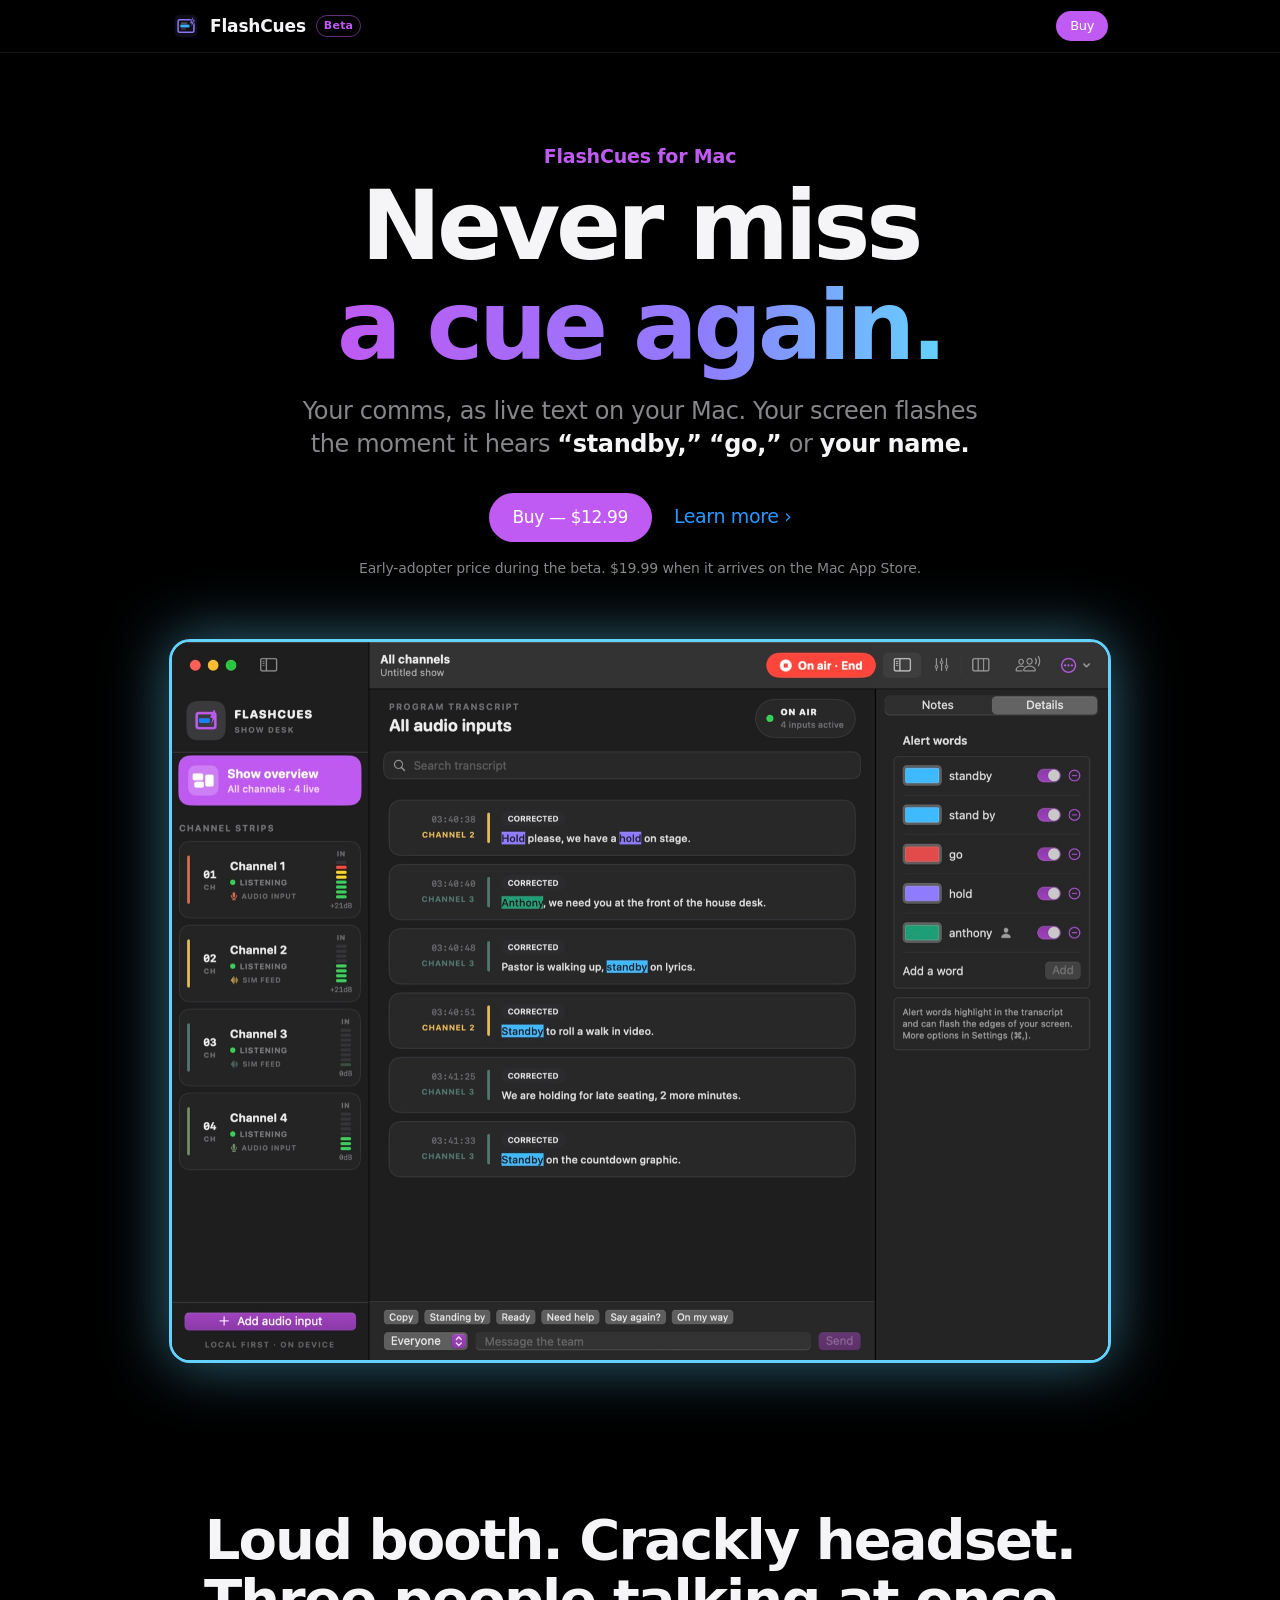
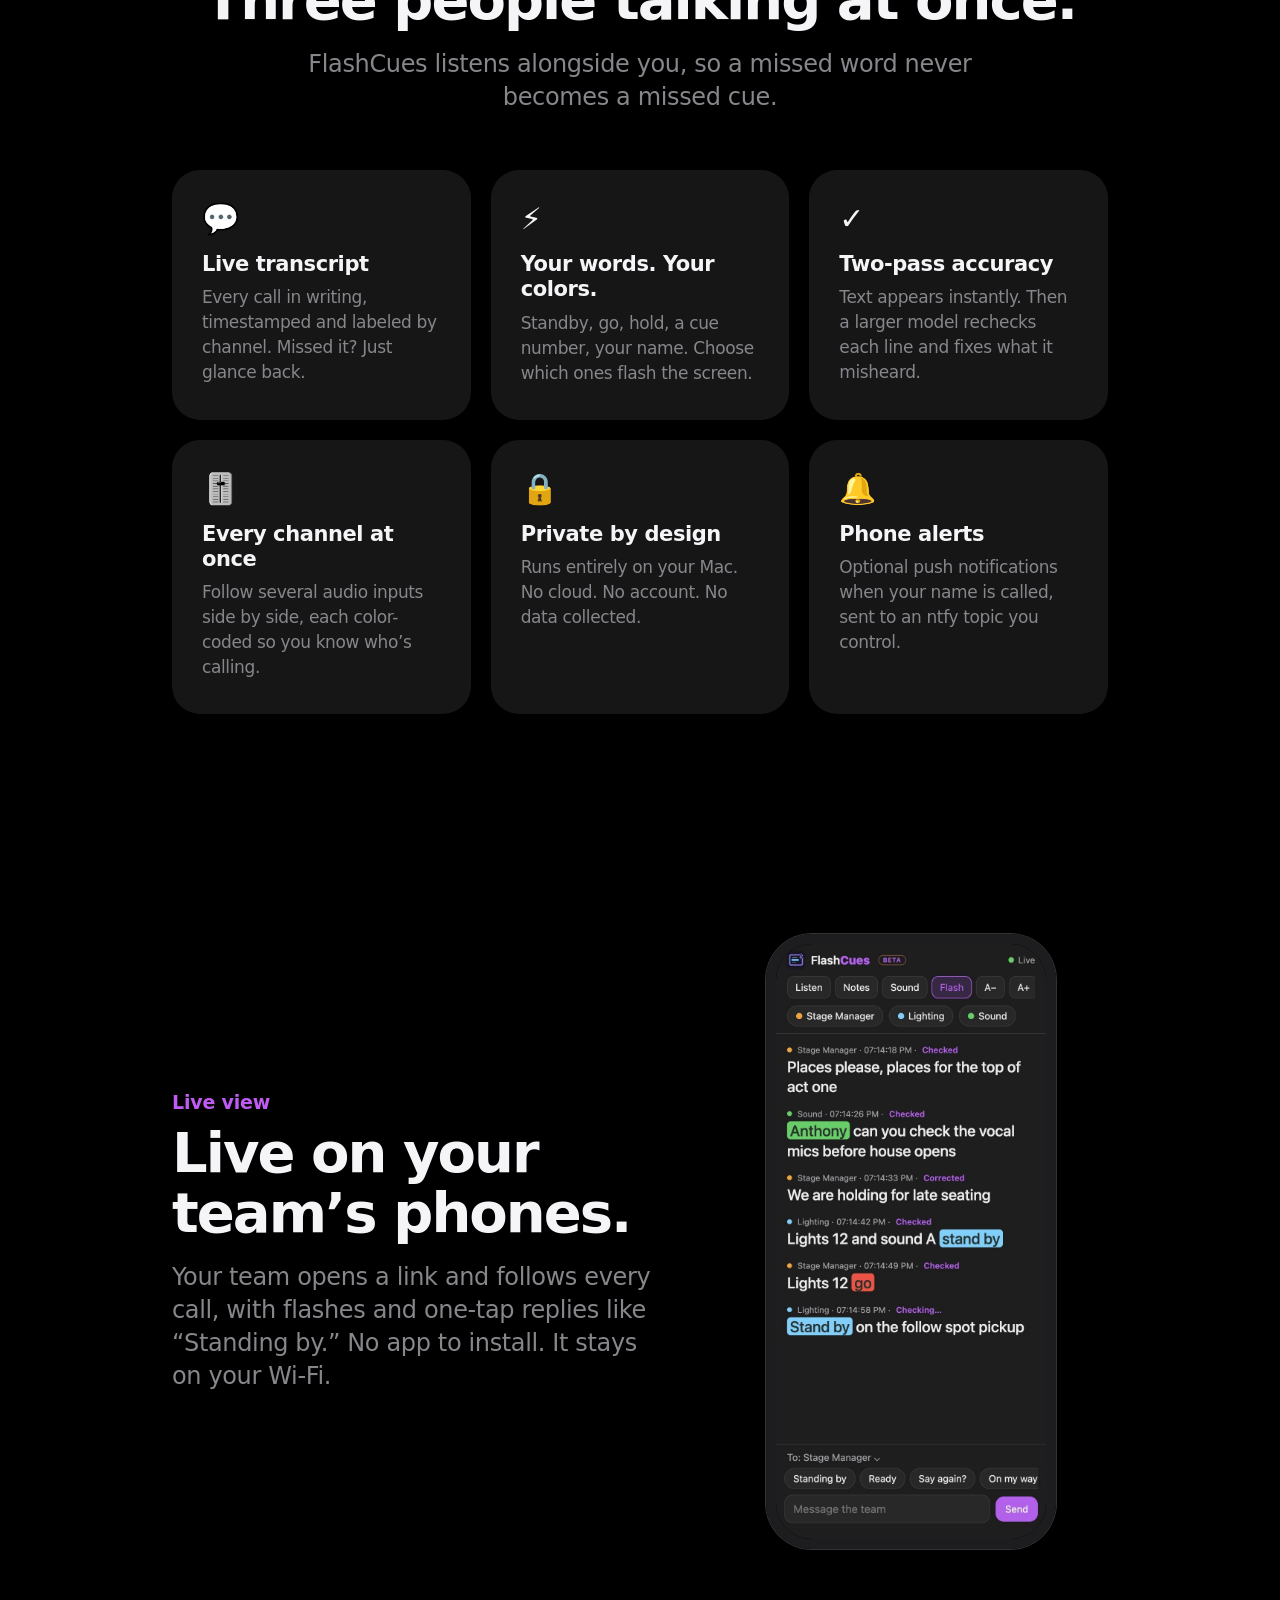
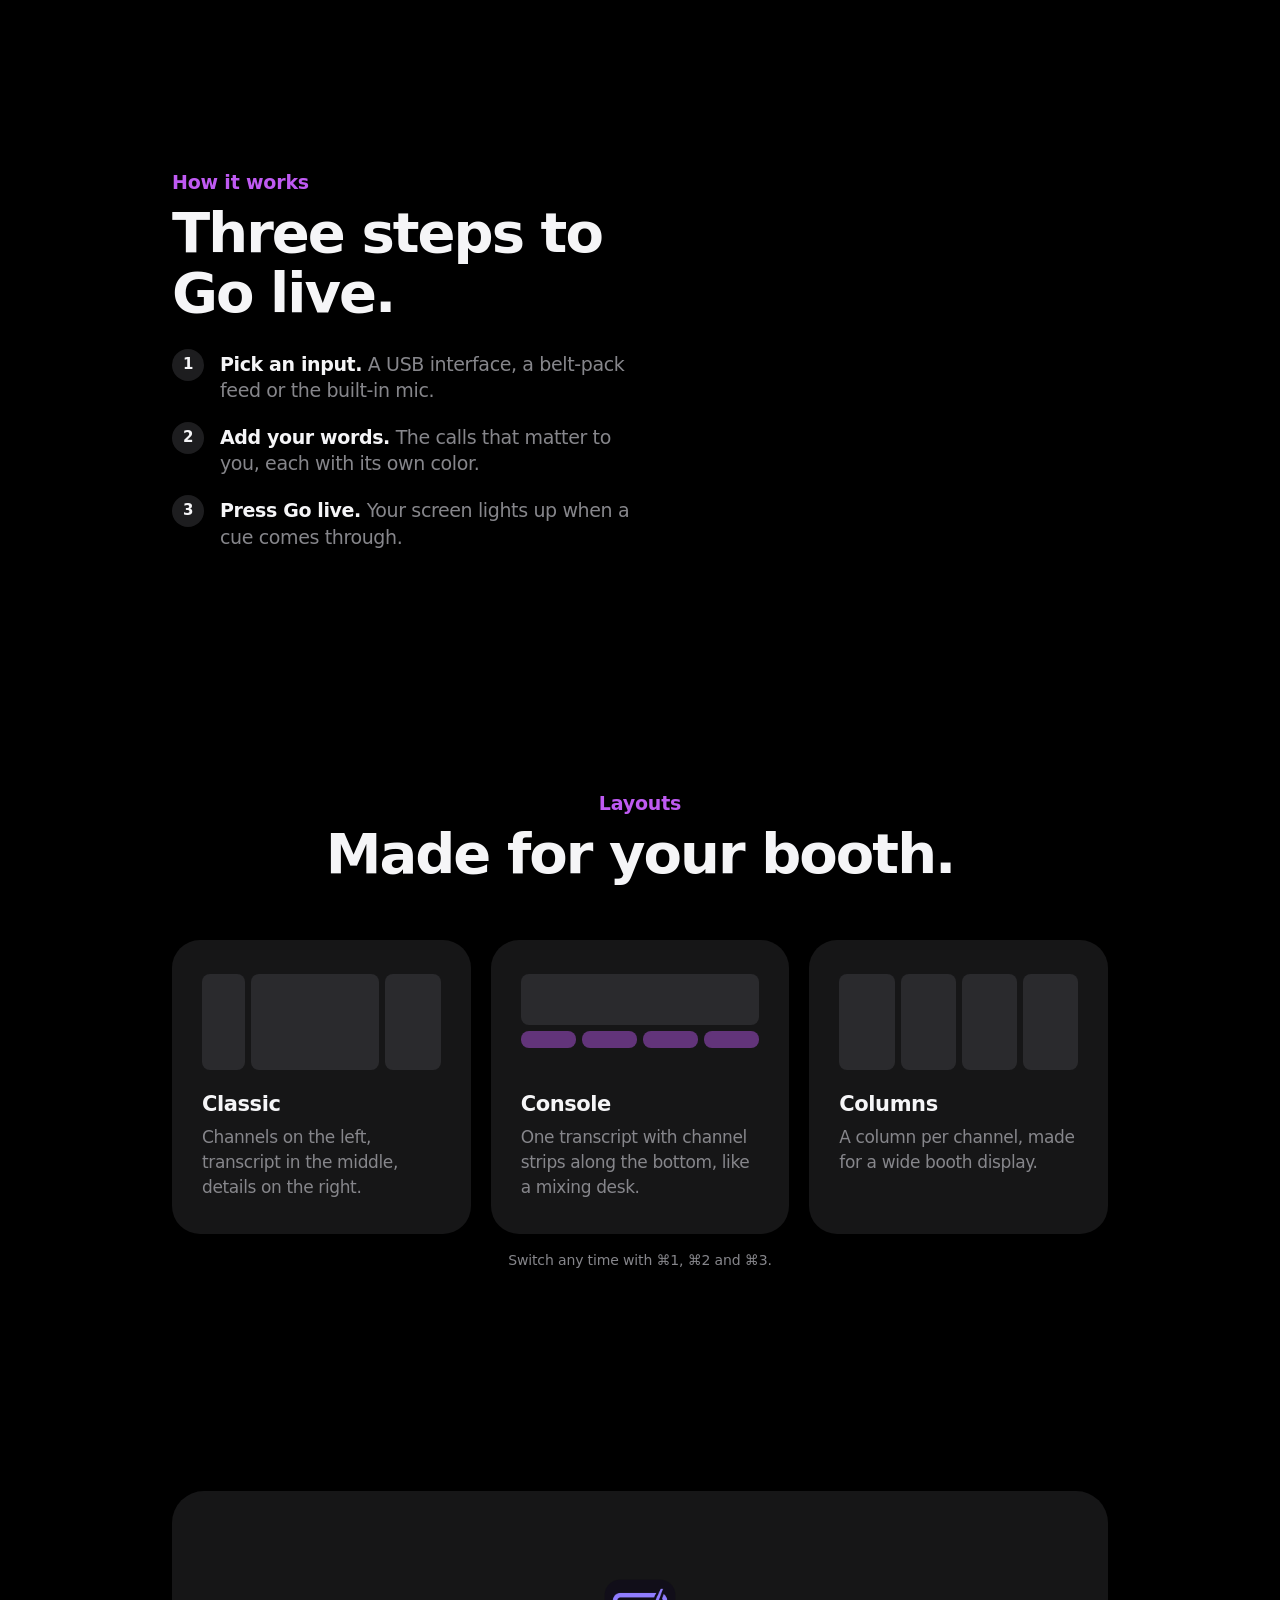
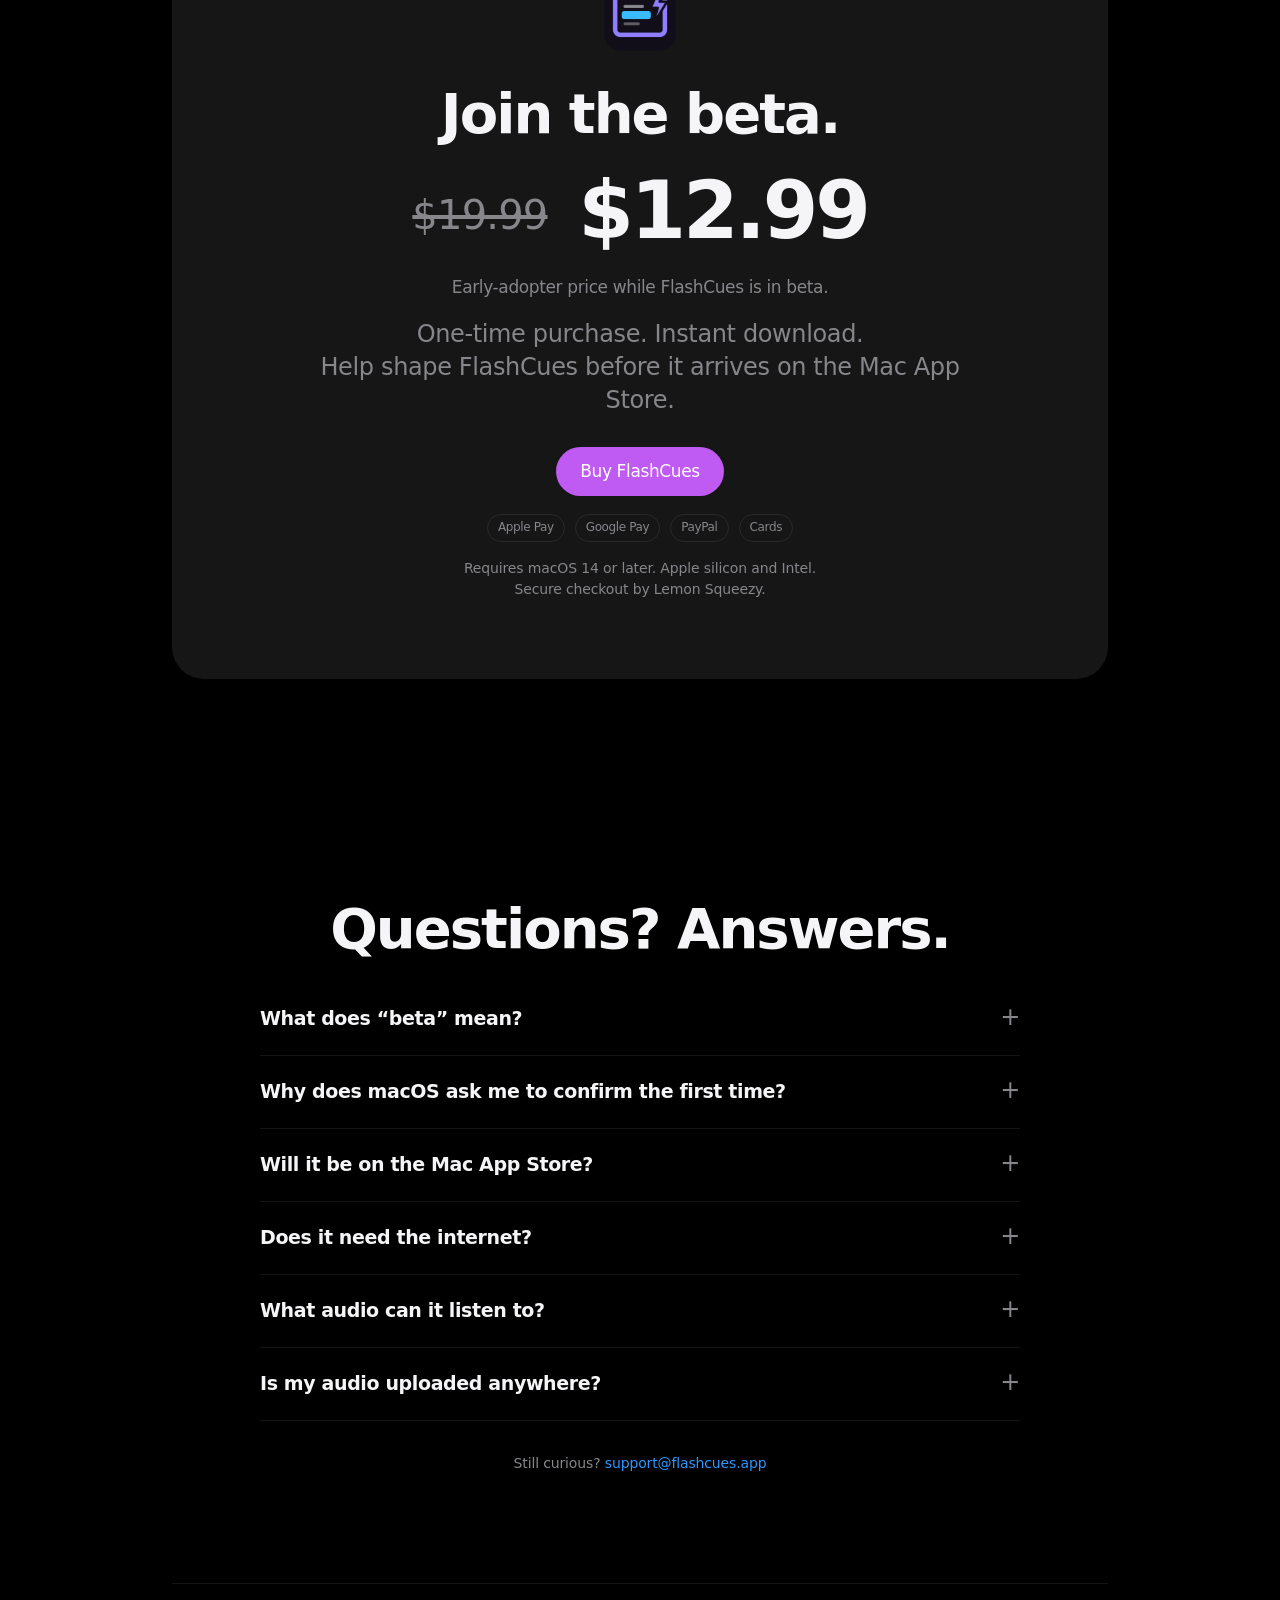
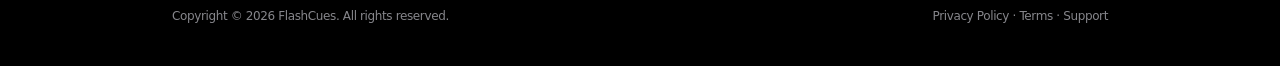
==== commit 8fd5a301: "Early-adopter price $12.99; drop the half-off wording Co-Authored-By: Claude Opus 5.5 <noreply@anthr" ====
--- a/index.html
+++ b/index.html
@@ -20,7 +20,7 @@
   <h1>Never miss<br><em>a cue again.</em></h1>
   <p class="sub">Your comms, as live text on your Mac. Your screen flashes the moment it hears <b>“standby,”</b> <b>“go,”</b> or <b>your name.</b></p>
   <div class="ctas">
-    <a class="btn" href="https://flashcues.lemonsqueezy.com/checkout/buy/283da37f-2492-429d-bc5d-db38ba377816">Buy — $9.99</a>
+    <a class="btn" href="https://flashcues.lemonsqueezy.com/checkout/buy/283da37f-2492-429d-bc5d-db38ba377816">Buy — $12.99</a>
     <a class="more" href="#features">Learn more</a>
   </div>
   <p class="note">Early-adopter price during the beta. $19.99 when it arrives on the Mac App Store.</p>
@@ -70,8 +70,8 @@
   <div class="band">
     <img src="img/icon.png" alt="" style="width:88px;height:88px">
     <h2 style="margin-top:18px">Join the beta.</h2>
-    <div class="price"><s class="was">$19.99</s> $9.99</div>
-    <p class="deal">Early-adopter price — half off while FlashCues is in beta.</p>
+    <div class="price"><s class="was">$19.99</s> $12.99</div>
+    <p class="deal">Early-adopter price while FlashCues is in beta.</p>
     <p class="sub">One-time purchase. Instant download.<br>Help shape FlashCues before it arrives on the Mac App Store.</p>
     <p style="margin-top:30px"><a class="btn" href="https://flashcues.lemonsqueezy.com/checkout/buy/283da37f-2492-429d-bc5d-db38ba377816">Buy FlashCues</a></p>
     <div class="pay"><span>Apple Pay</span><span>Google Pay</span><span>PayPal</span><span>Cards</span></div>
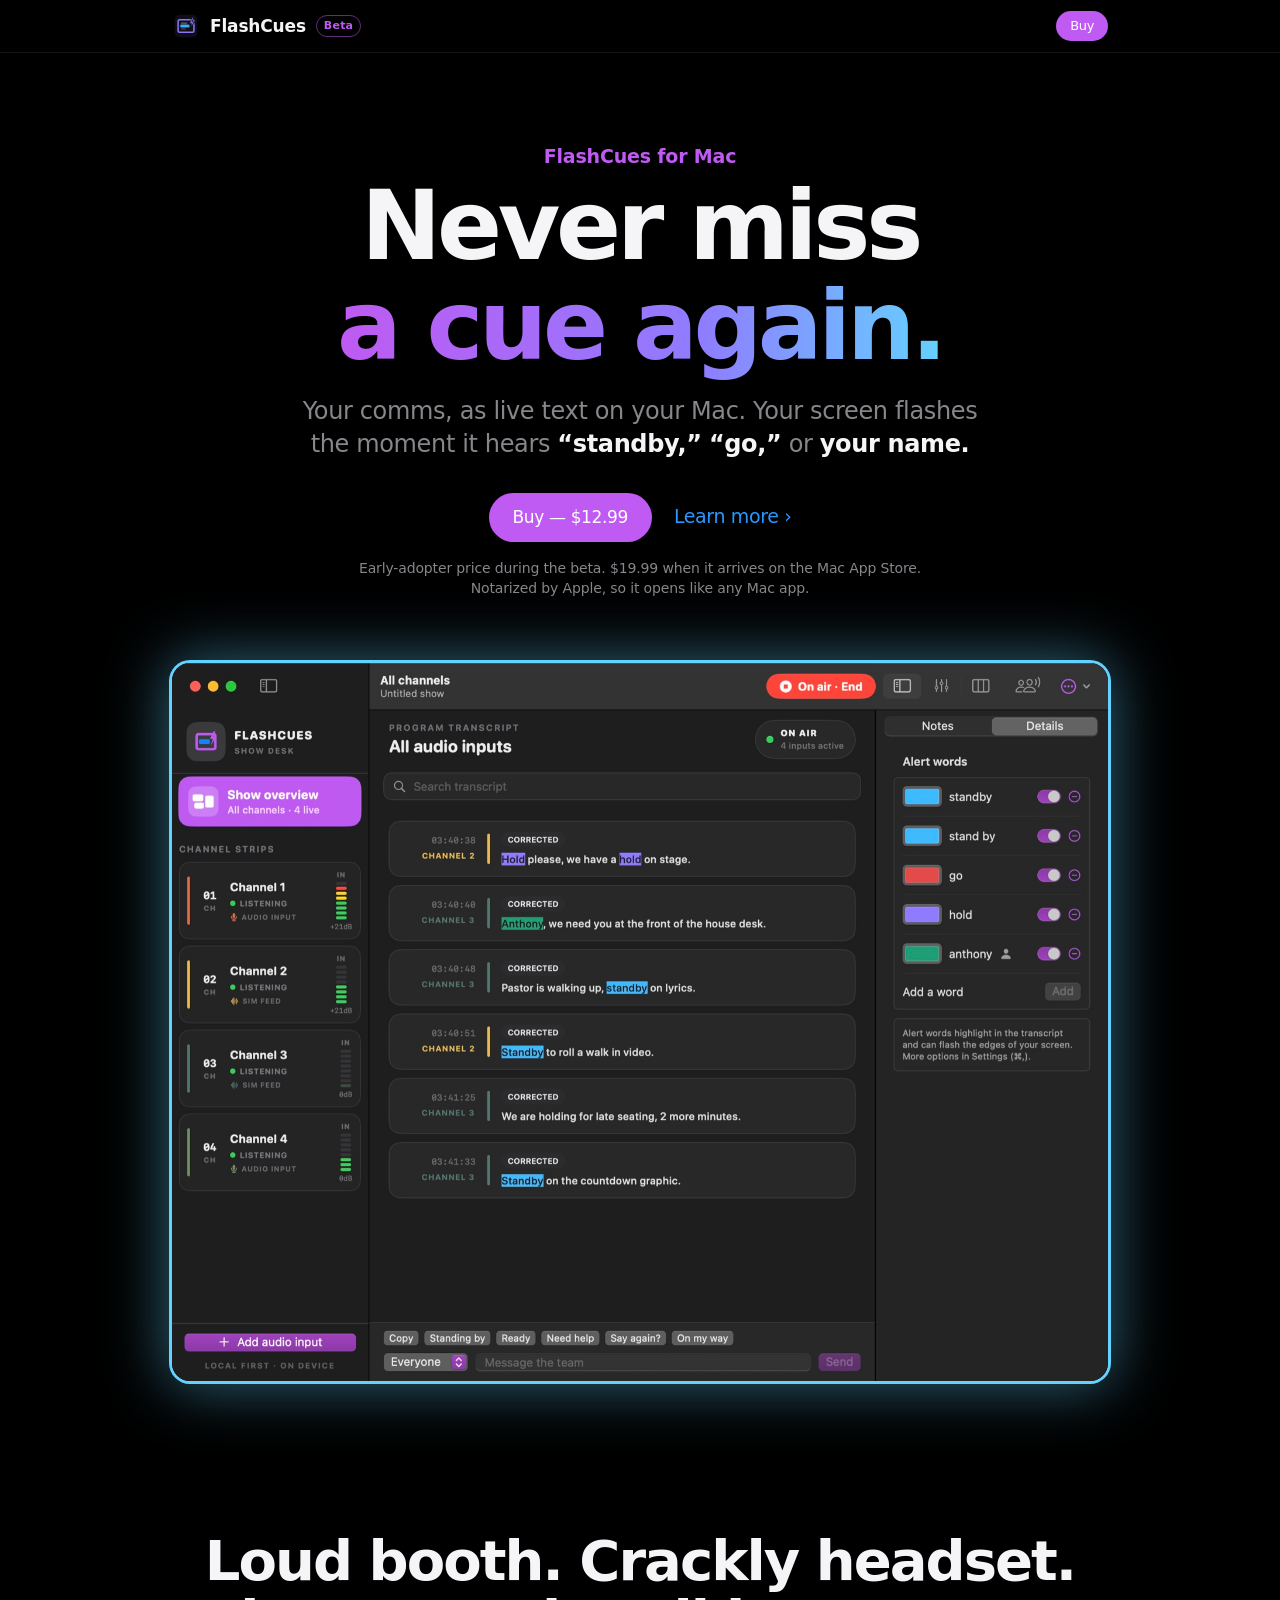
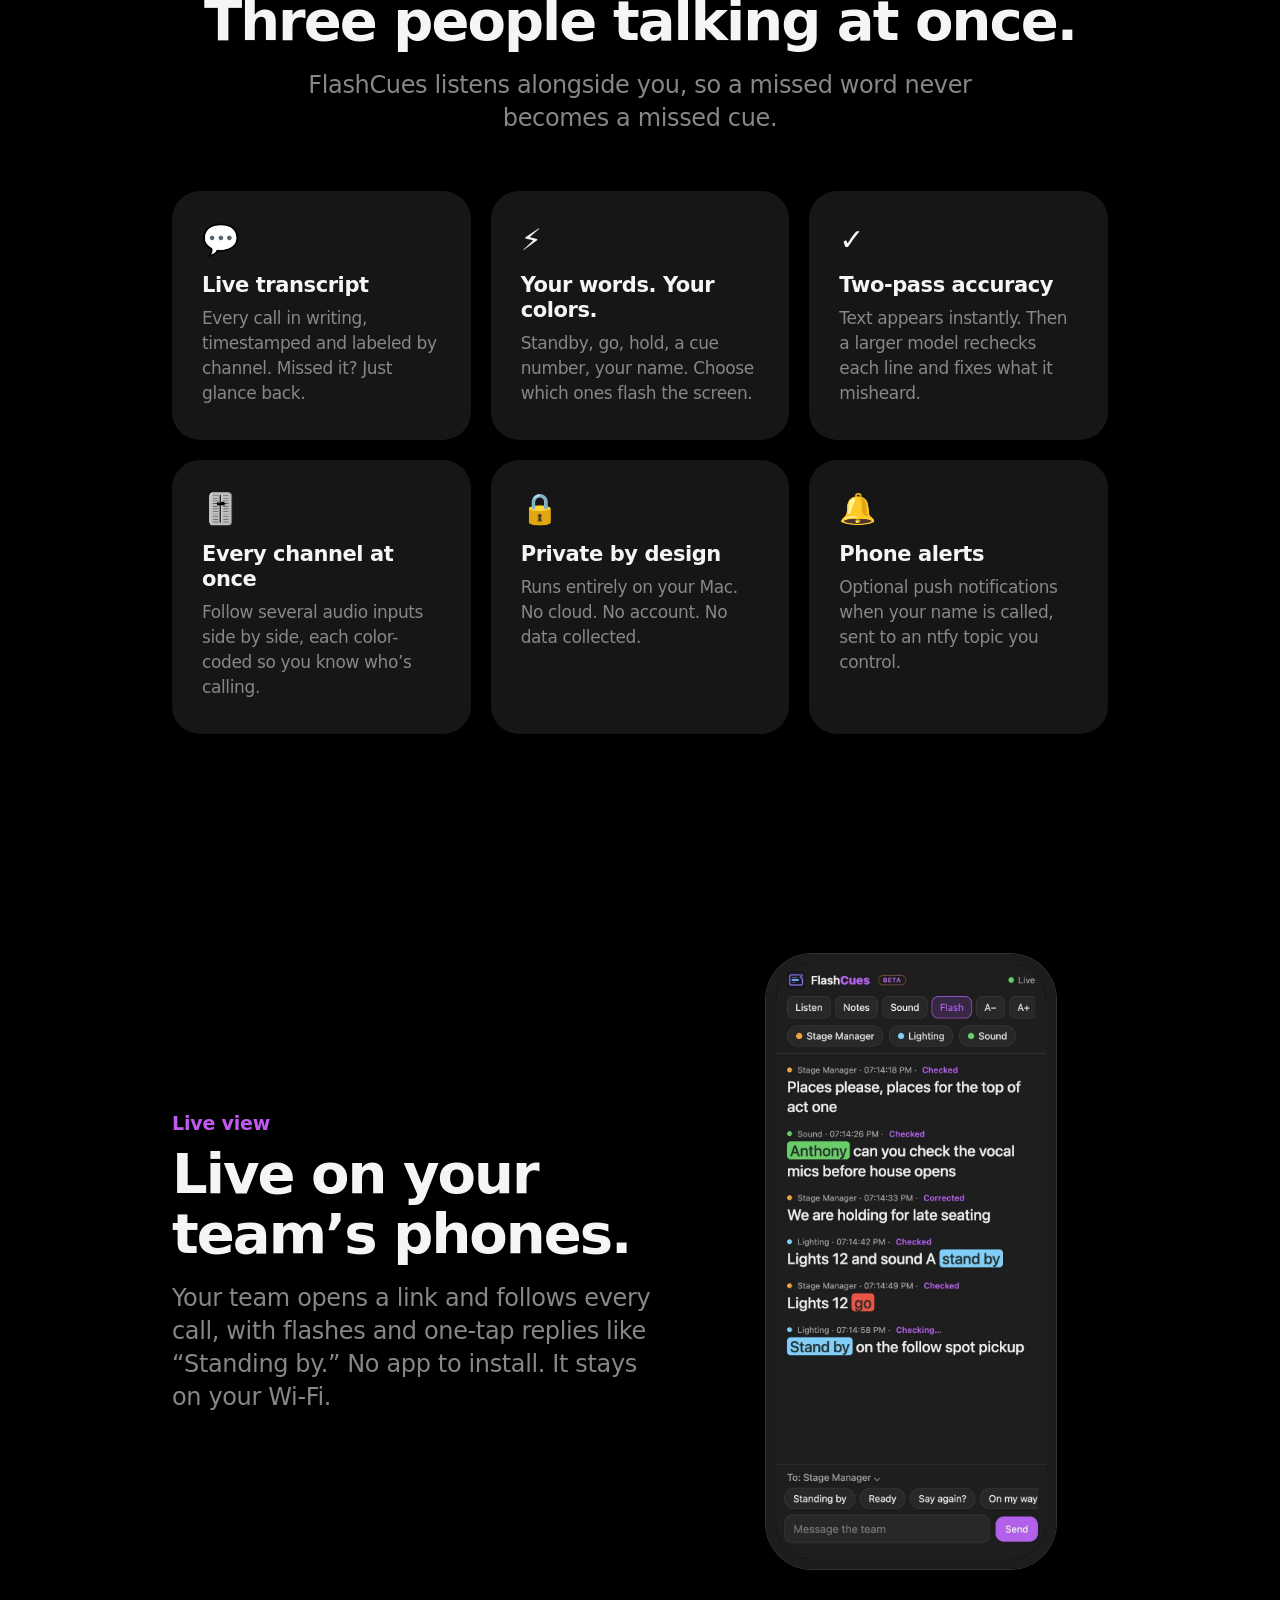
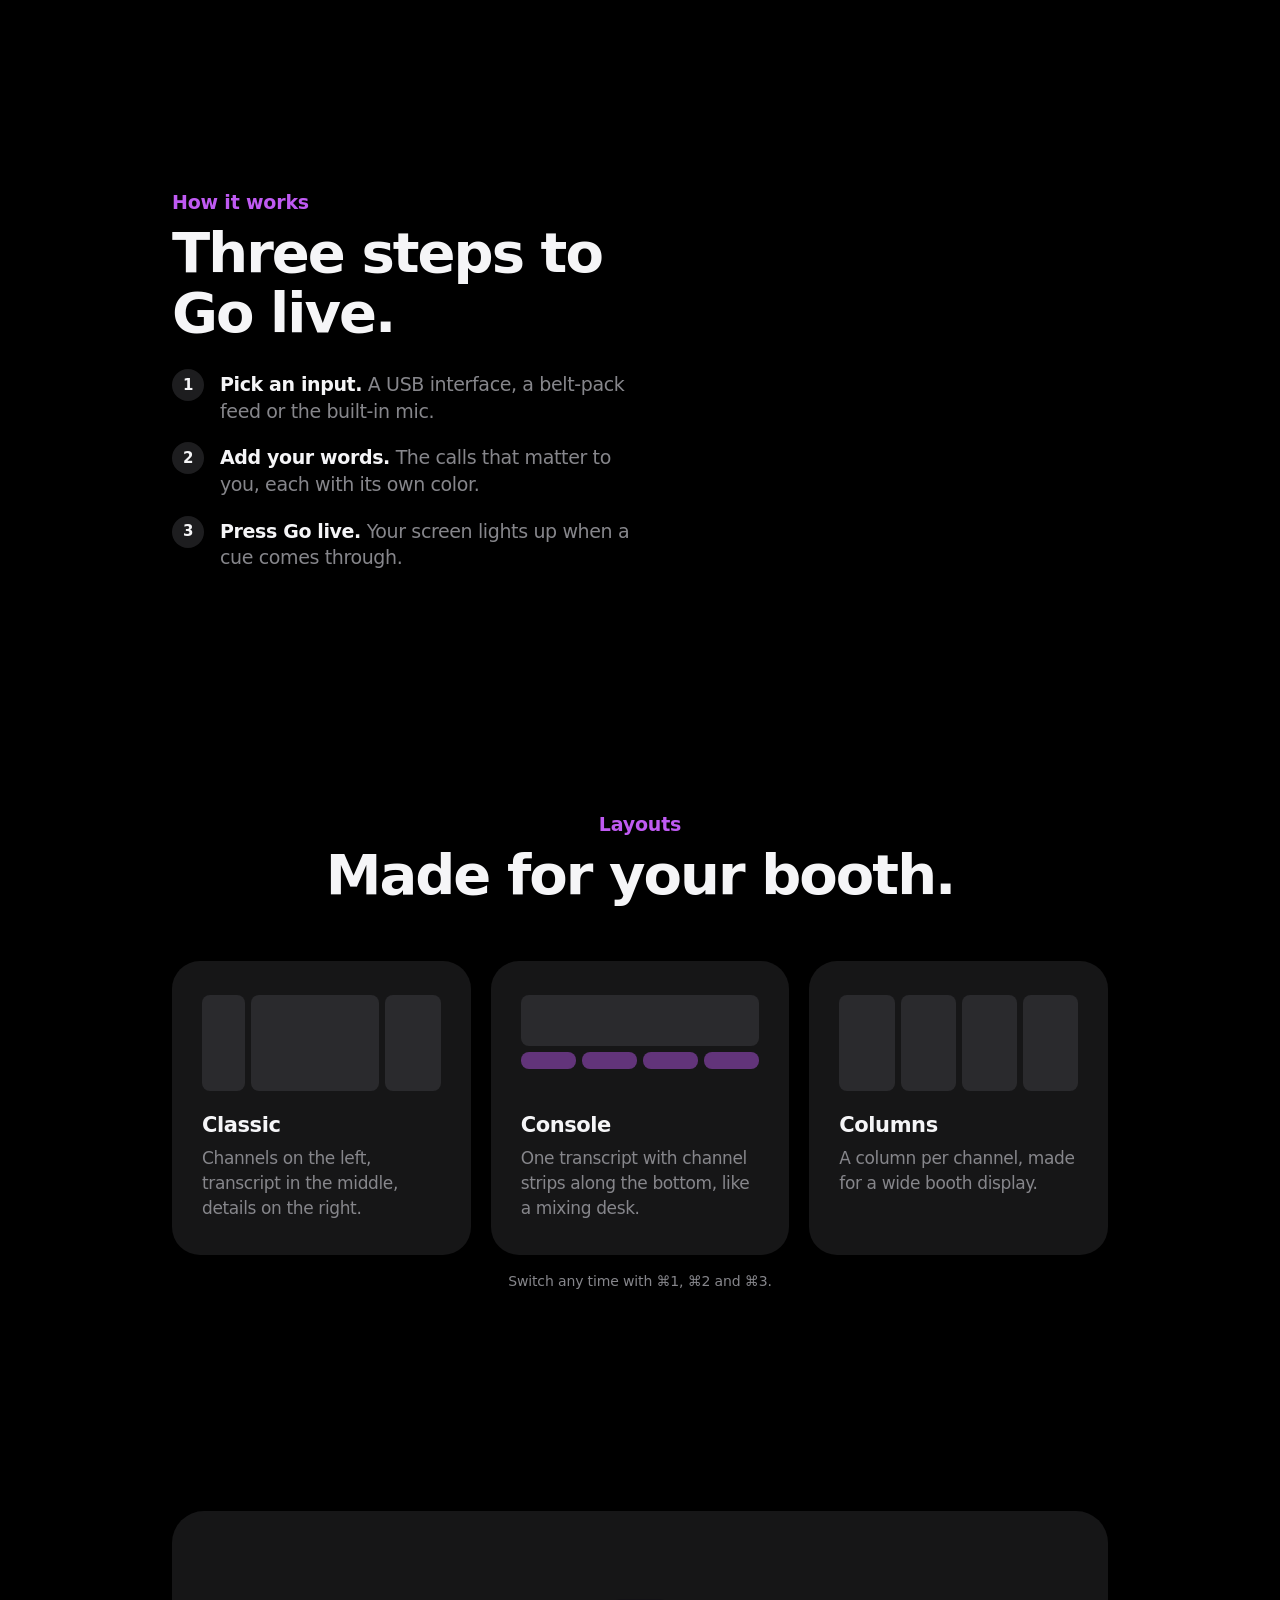
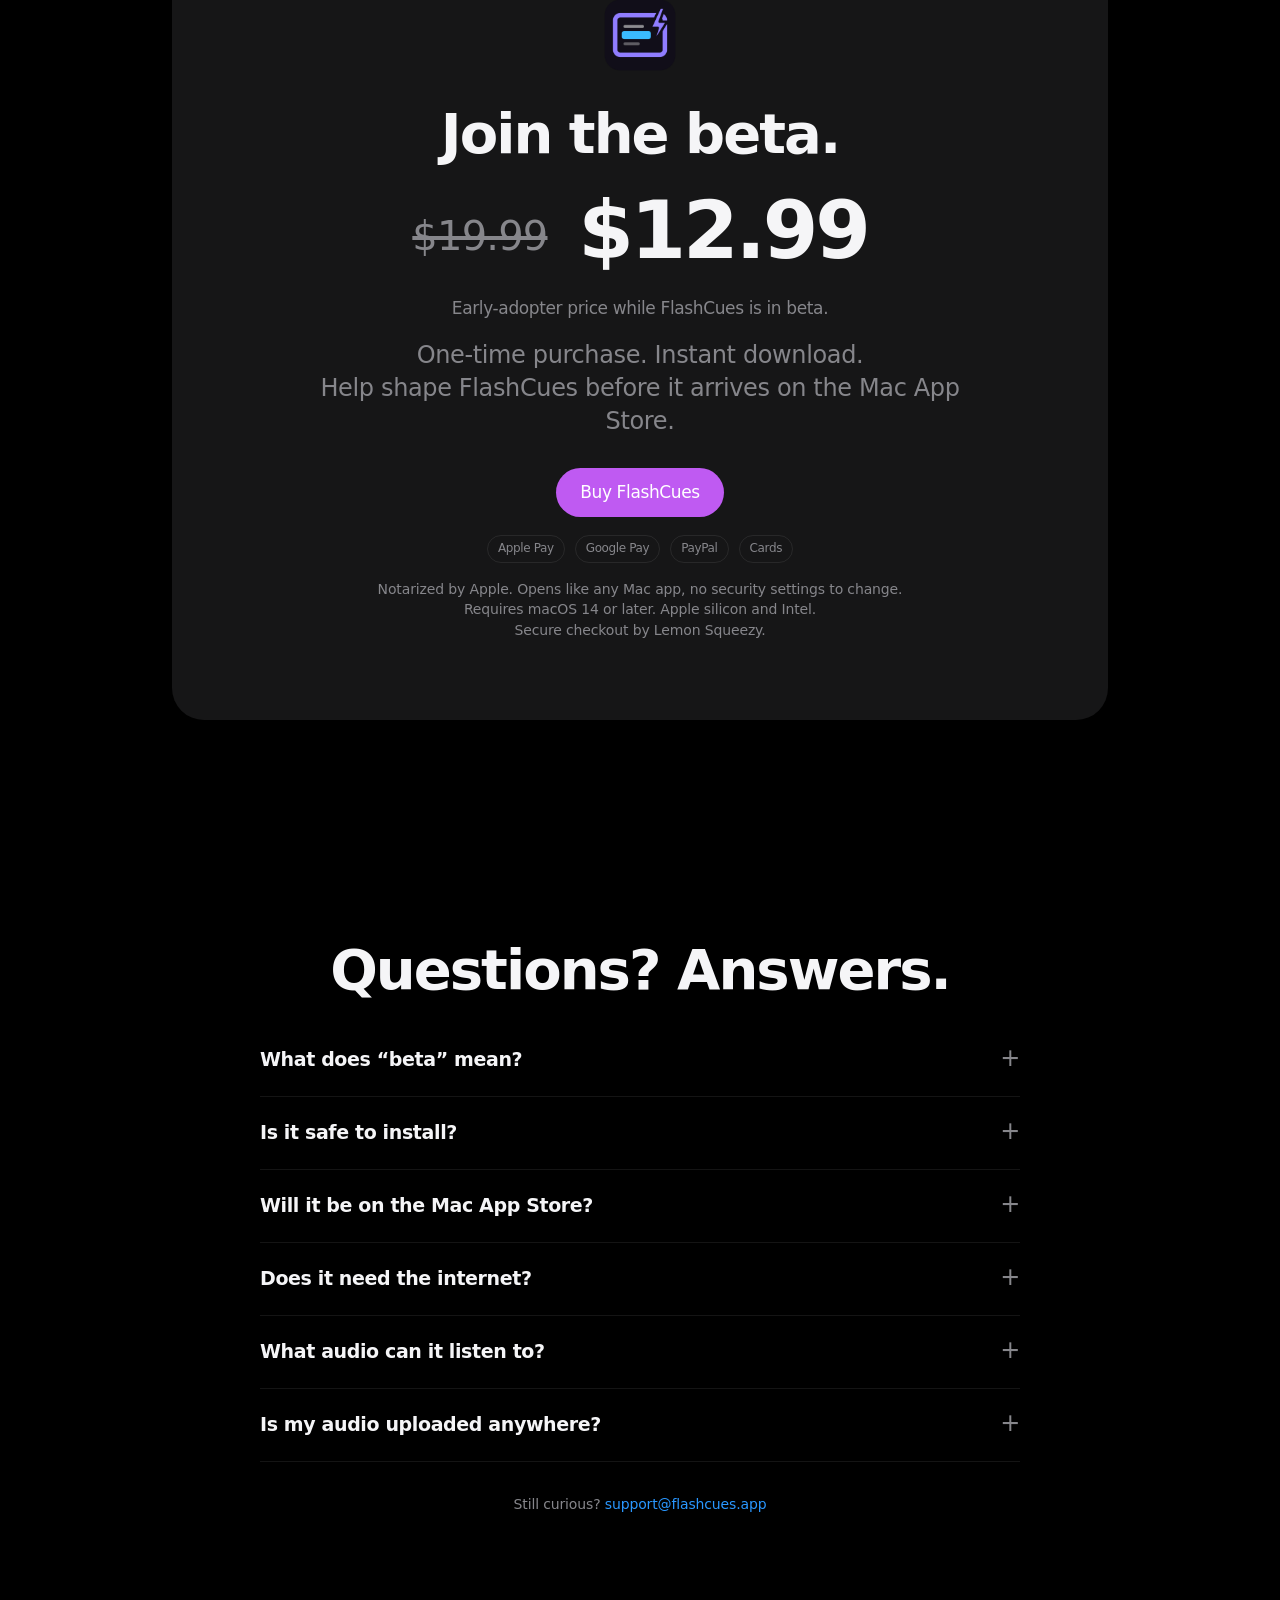
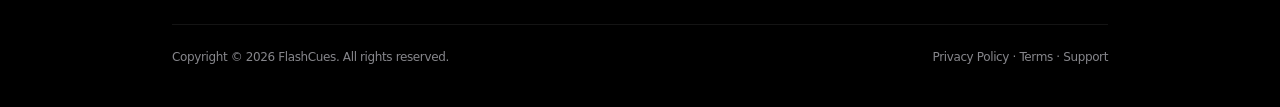
==== commit 6c3eebec: "Notarized by Apple: say so, and drop the Privacy & Security trust step from the FAQ Co-Authored-By: " ====
--- a/index.html
+++ b/index.html
@@ -23,7 +23,7 @@
     <a class="btn" href="https://flashcues.lemonsqueezy.com/checkout/buy/283da37f-2492-429d-bc5d-db38ba377816">Buy — $12.99</a>
     <a class="more" href="#features">Learn more</a>
   </div>
-  <p class="note">Early-adopter price during the beta. $19.99 when it arrives on the Mac App Store.</p>
+  <p class="note">Early-adopter price during the beta. $19.99 when it arrives on the Mac App Store.<br>Notarized by Apple, so it opens like any Mac app.</p>
   <img class="shot flash" src="img/app-4.jpg" alt="FlashCues show desk with live transcript and alert words">
 </section>
 
@@ -75,14 +75,14 @@
     <p class="sub">One-time purchase. Instant download.<br>Help shape FlashCues before it arrives on the Mac App Store.</p>
     <p style="margin-top:30px"><a class="btn" href="https://flashcues.lemonsqueezy.com/checkout/buy/283da37f-2492-429d-bc5d-db38ba377816">Buy FlashCues</a></p>
     <div class="pay"><span>Apple Pay</span><span>Google Pay</span><span>PayPal</span><span>Cards</span></div>
-    <p class="note">Requires macOS 14 or later. Apple silicon and Intel.<br>Secure checkout by Lemon Squeezy.</p>
+    <p class="note">Notarized by Apple. Opens like any Mac app, no security settings to change.<br>Requires macOS 14 or later. Apple silicon and Intel.<br>Secure checkout by Lemon Squeezy.</p>
   </div>
 </section>
 
 <section class="faq">
   <h2 style="text-align:center;margin-bottom:24px">Questions? Answers.</h2>
   <details><summary>What does “beta” mean?</summary><p>FlashCues is ready to use, but still being polished. Expect improvements and the odd rough edge, and please tell us what you find.</p></details>
-  <details><summary>Why does macOS ask me to confirm the first time?</summary><p>The beta isn’t notarized by Apple yet, so macOS asks you to confirm you trust it. It’s a one-time step that takes about 30 seconds, and the “Read Me First” file in the download walks you through it. The Mac App Store version won’t need it.</p></details>
+  <details><summary>Is it safe to install?</summary><p>Yes. FlashCues is signed with an Apple Developer ID and notarized by Apple, which means Apple checked it for malicious software. It opens like any other Mac app. There’s no trip to System Settings › Privacy &amp; Security and nothing to override.</p></details>
   <details><summary>Will it be on the Mac App Store?</summary><p>Yes, it’s coming soon.</p></details>
   <details><summary>Does it need the internet?</summary><p>Only once, to download the speech model (about 700 MB) after you agree. After that it works completely offline.</p></details>
   <details><summary>What audio can it listen to?</summary><p>Any input your Mac can see: a USB audio interface, a comms belt-pack feed, or the built-in mic.</p></details>
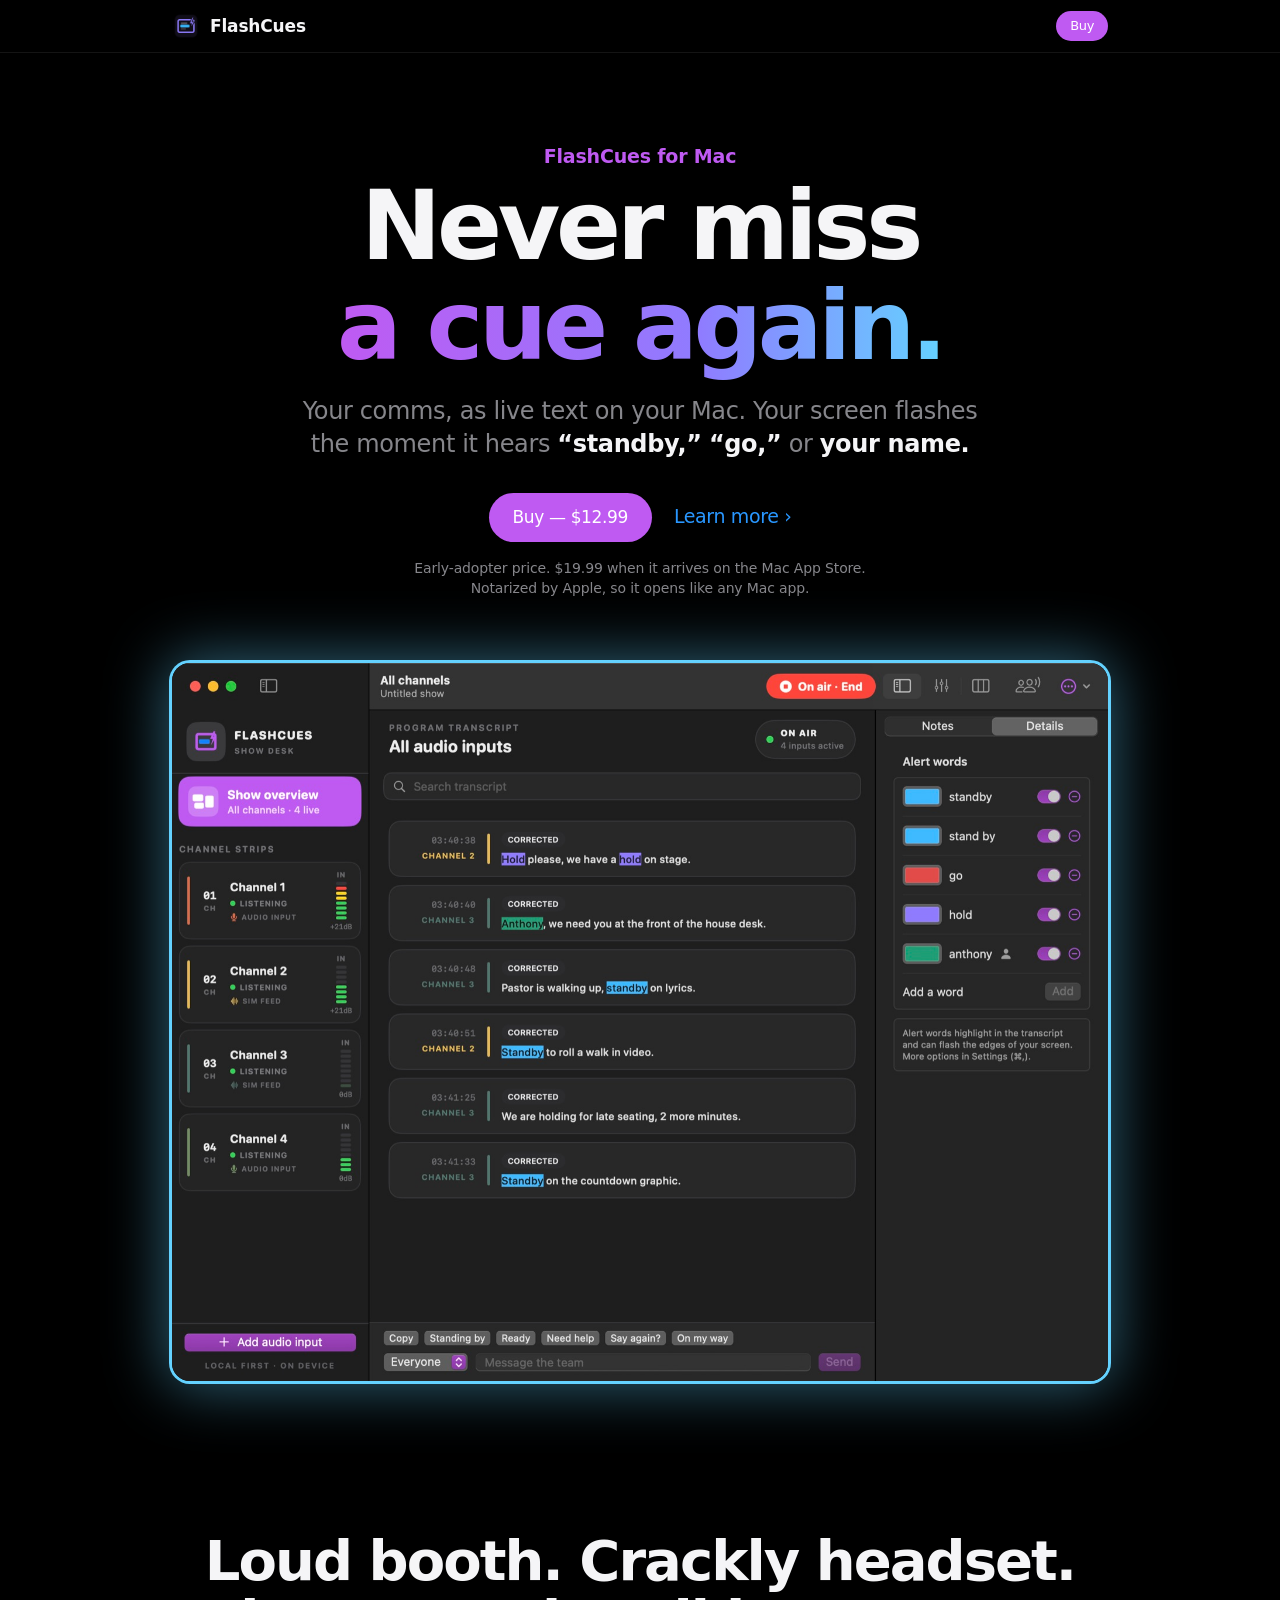
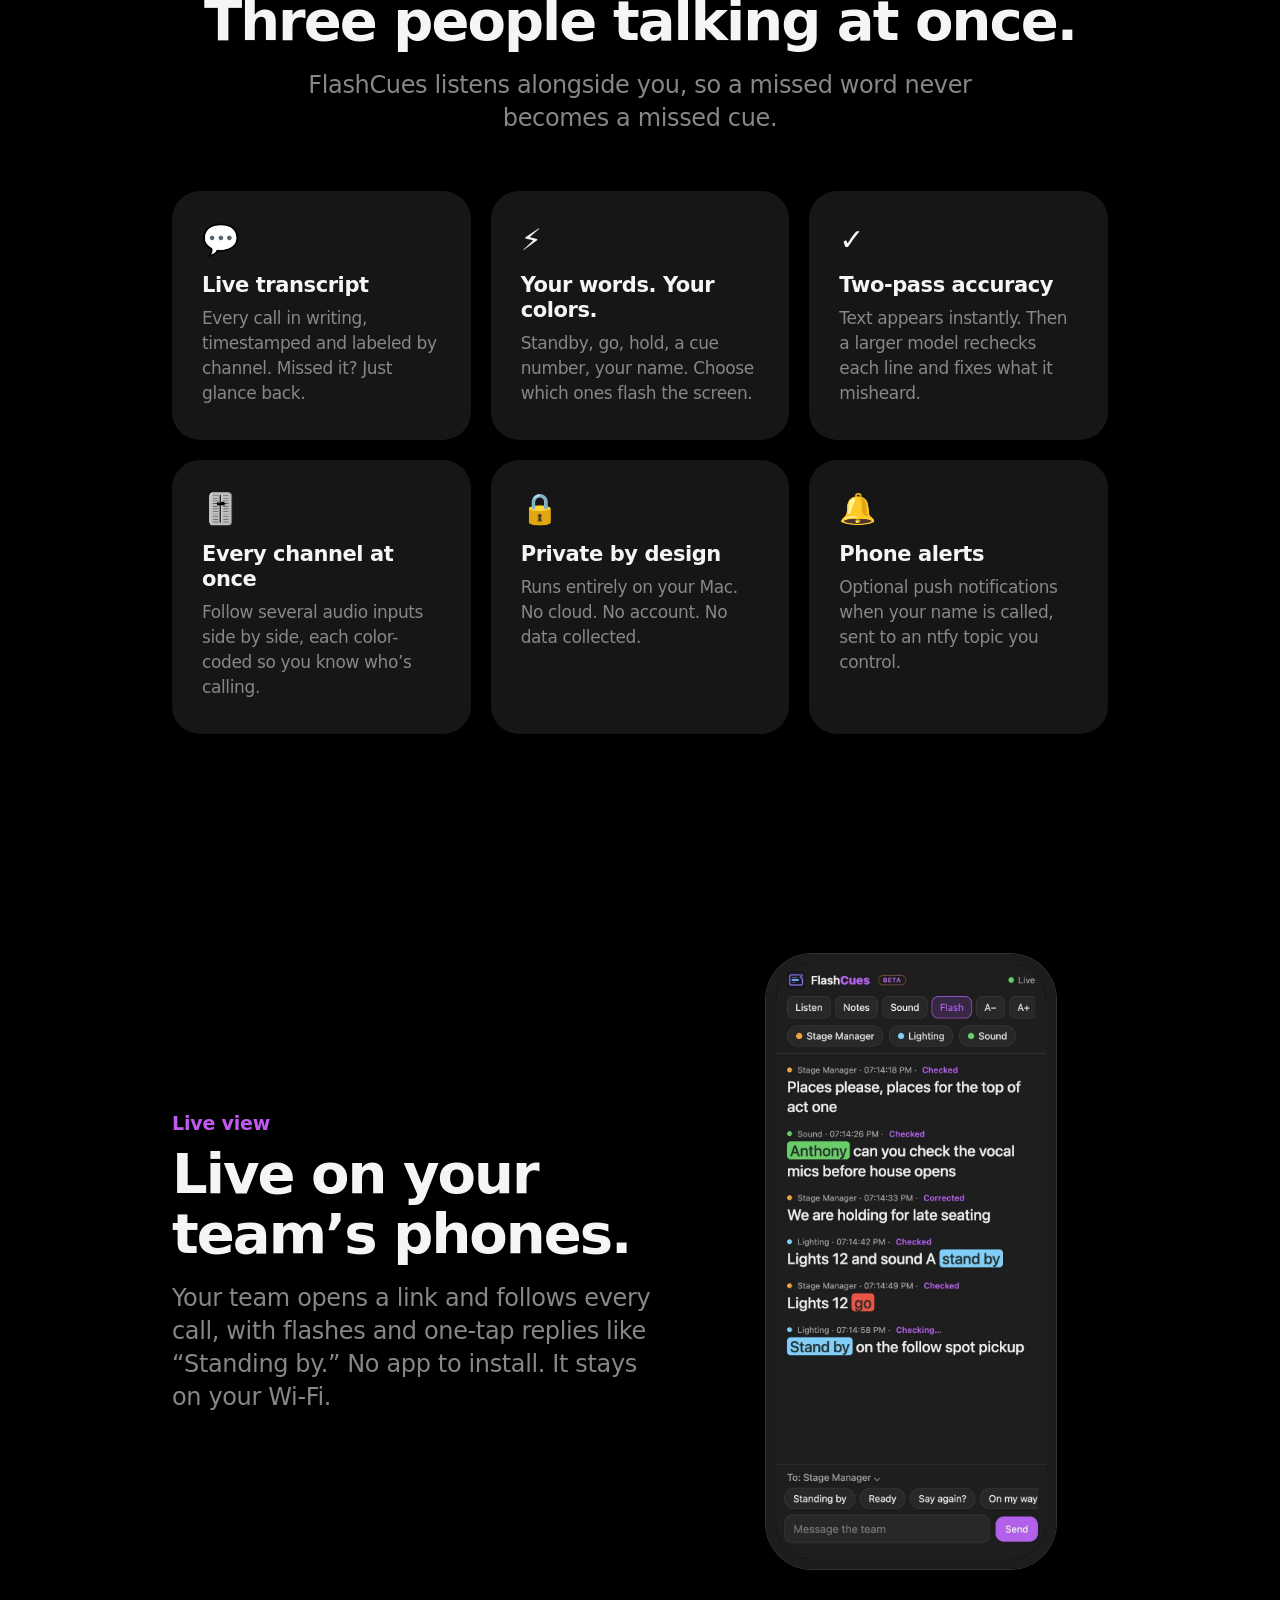
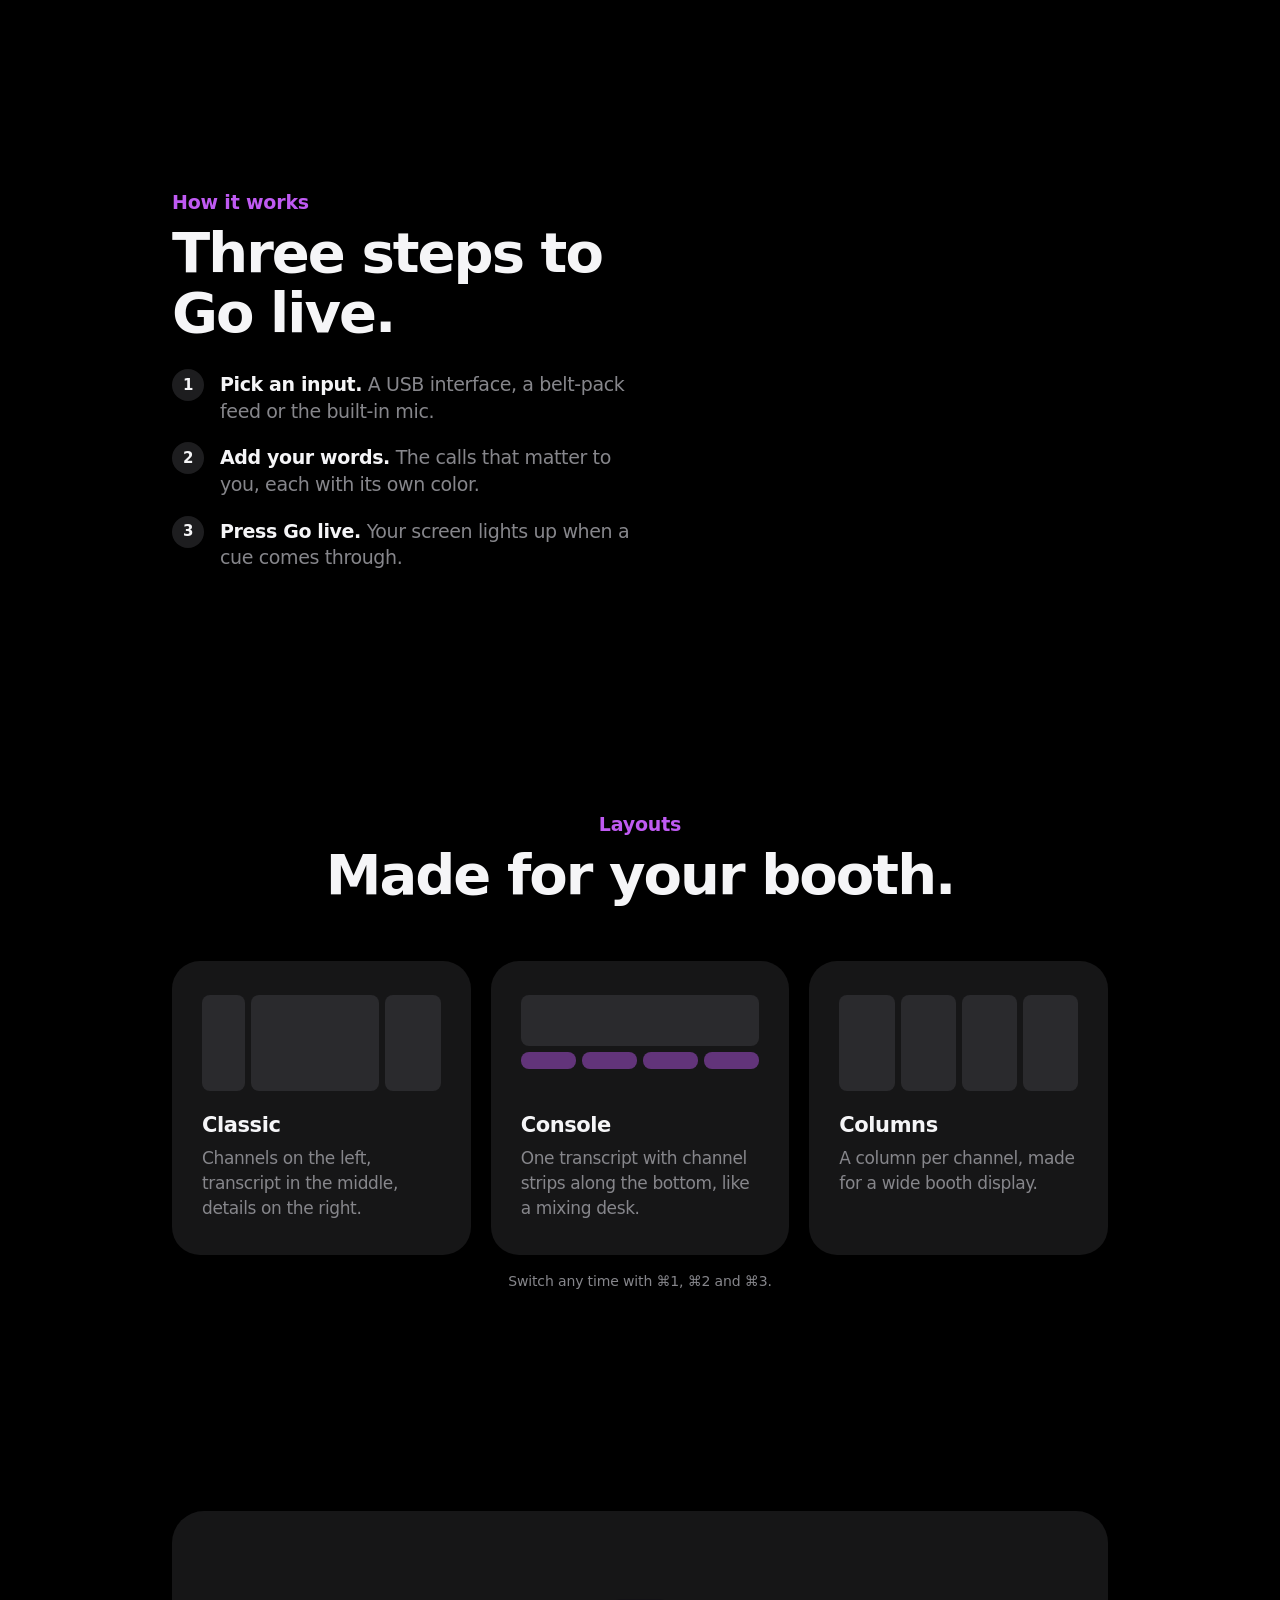
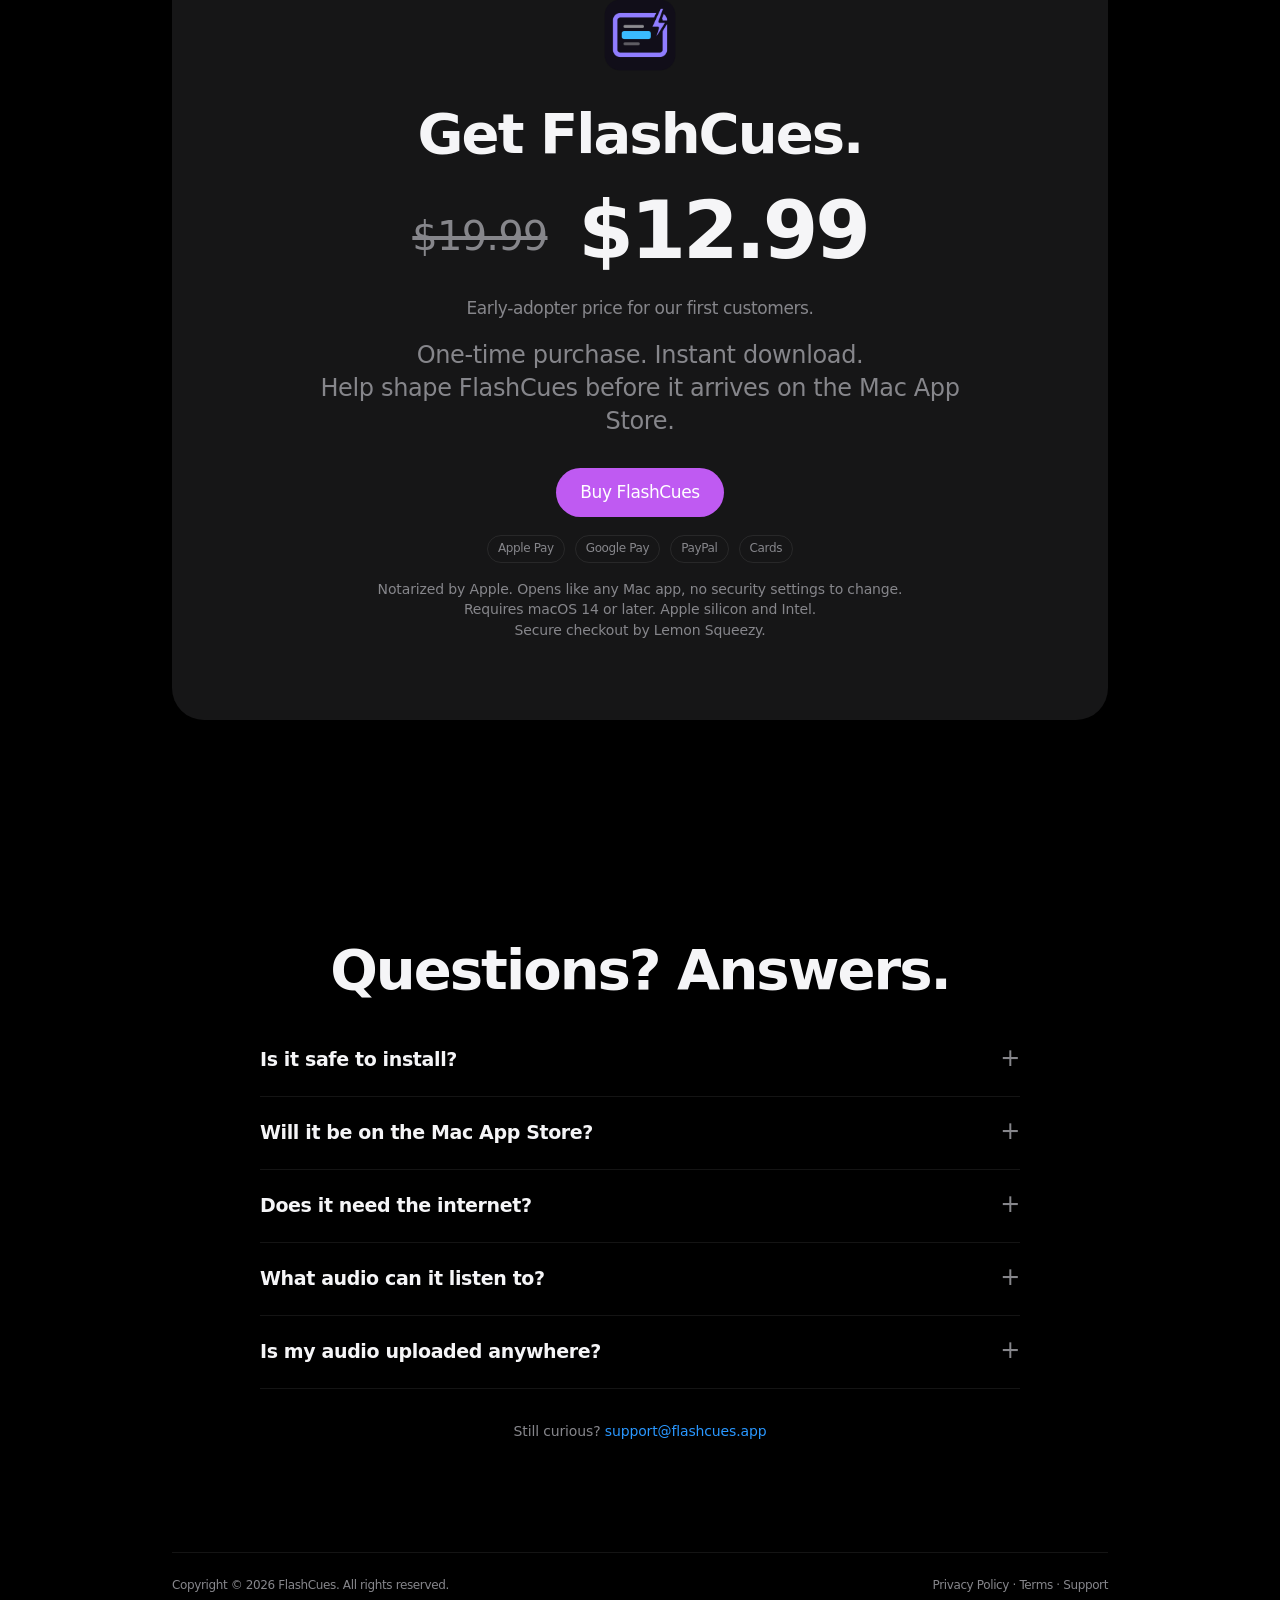
==== commit de204189: "Drop the Beta label from the site Co-Authored-By: Claude Opus 5.5 <noreply@anthropic.com>" ====
--- a/index.html
+++ b/index.html
@@ -10,7 +10,7 @@
 <link rel="icon" href="img/icon.png"><link rel="apple-touch-icon" href="img/icon.png"><link rel="stylesheet" href="style.css">
 </head><body>
 <div class="navbar"><div class="wrap"><nav>
-  <a class="brand" href="./"><img src="img/icon.png" alt="">FlashCues <span class="beta">Beta</span></a>
+  <a class="brand" href="./"><img src="img/icon.png" alt="">FlashCues</a>
   <a class="btn small" href="https://flashcues.lemonsqueezy.com/checkout/buy/283da37f-2492-429d-bc5d-db38ba377816">Buy</a>
 </nav></div></div>
 
@@ -23,7 +23,7 @@
     <a class="btn" href="https://flashcues.lemonsqueezy.com/checkout/buy/283da37f-2492-429d-bc5d-db38ba377816">Buy — $12.99</a>
     <a class="more" href="#features">Learn more</a>
   </div>
-  <p class="note">Early-adopter price during the beta. $19.99 when it arrives on the Mac App Store.<br>Notarized by Apple, so it opens like any Mac app.</p>
+  <p class="note">Early-adopter price. $19.99 when it arrives on the Mac App Store.<br>Notarized by Apple, so it opens like any Mac app.</p>
   <img class="shot flash" src="img/app-4.jpg" alt="FlashCues show desk with live transcript and alert words">
 </section>
 
@@ -69,9 +69,9 @@
 <section id="buy">
   <div class="band">
     <img src="img/icon.png" alt="" style="width:88px;height:88px">
-    <h2 style="margin-top:18px">Join the beta.</h2>
+    <h2 style="margin-top:18px">Get FlashCues.</h2>
     <div class="price"><s class="was">$19.99</s> $12.99</div>
-    <p class="deal">Early-adopter price while FlashCues is in beta.</p>
+    <p class="deal">Early-adopter price for our first customers.</p>
     <p class="sub">One-time purchase. Instant download.<br>Help shape FlashCues before it arrives on the Mac App Store.</p>
     <p style="margin-top:30px"><a class="btn" href="https://flashcues.lemonsqueezy.com/checkout/buy/283da37f-2492-429d-bc5d-db38ba377816">Buy FlashCues</a></p>
     <div class="pay"><span>Apple Pay</span><span>Google Pay</span><span>PayPal</span><span>Cards</span></div>
@@ -81,7 +81,6 @@
 
 <section class="faq">
   <h2 style="text-align:center;margin-bottom:24px">Questions? Answers.</h2>
-  <details><summary>What does “beta” mean?</summary><p>FlashCues is ready to use, but still being polished. Expect improvements and the odd rough edge, and please tell us what you find.</p></details>
   <details><summary>Is it safe to install?</summary><p>Yes. FlashCues is signed with an Apple Developer ID and notarized by Apple, which means Apple checked it for malicious software. It opens like any other Mac app. There’s no trip to System Settings › Privacy &amp; Security and nothing to override.</p></details>
   <details><summary>Will it be on the Mac App Store?</summary><p>Yes, it’s coming soon.</p></details>
   <details><summary>Does it need the internet?</summary><p>Only once, to download the speech model (about 700 MB) after you agree. After that it works completely offline.</p></details>
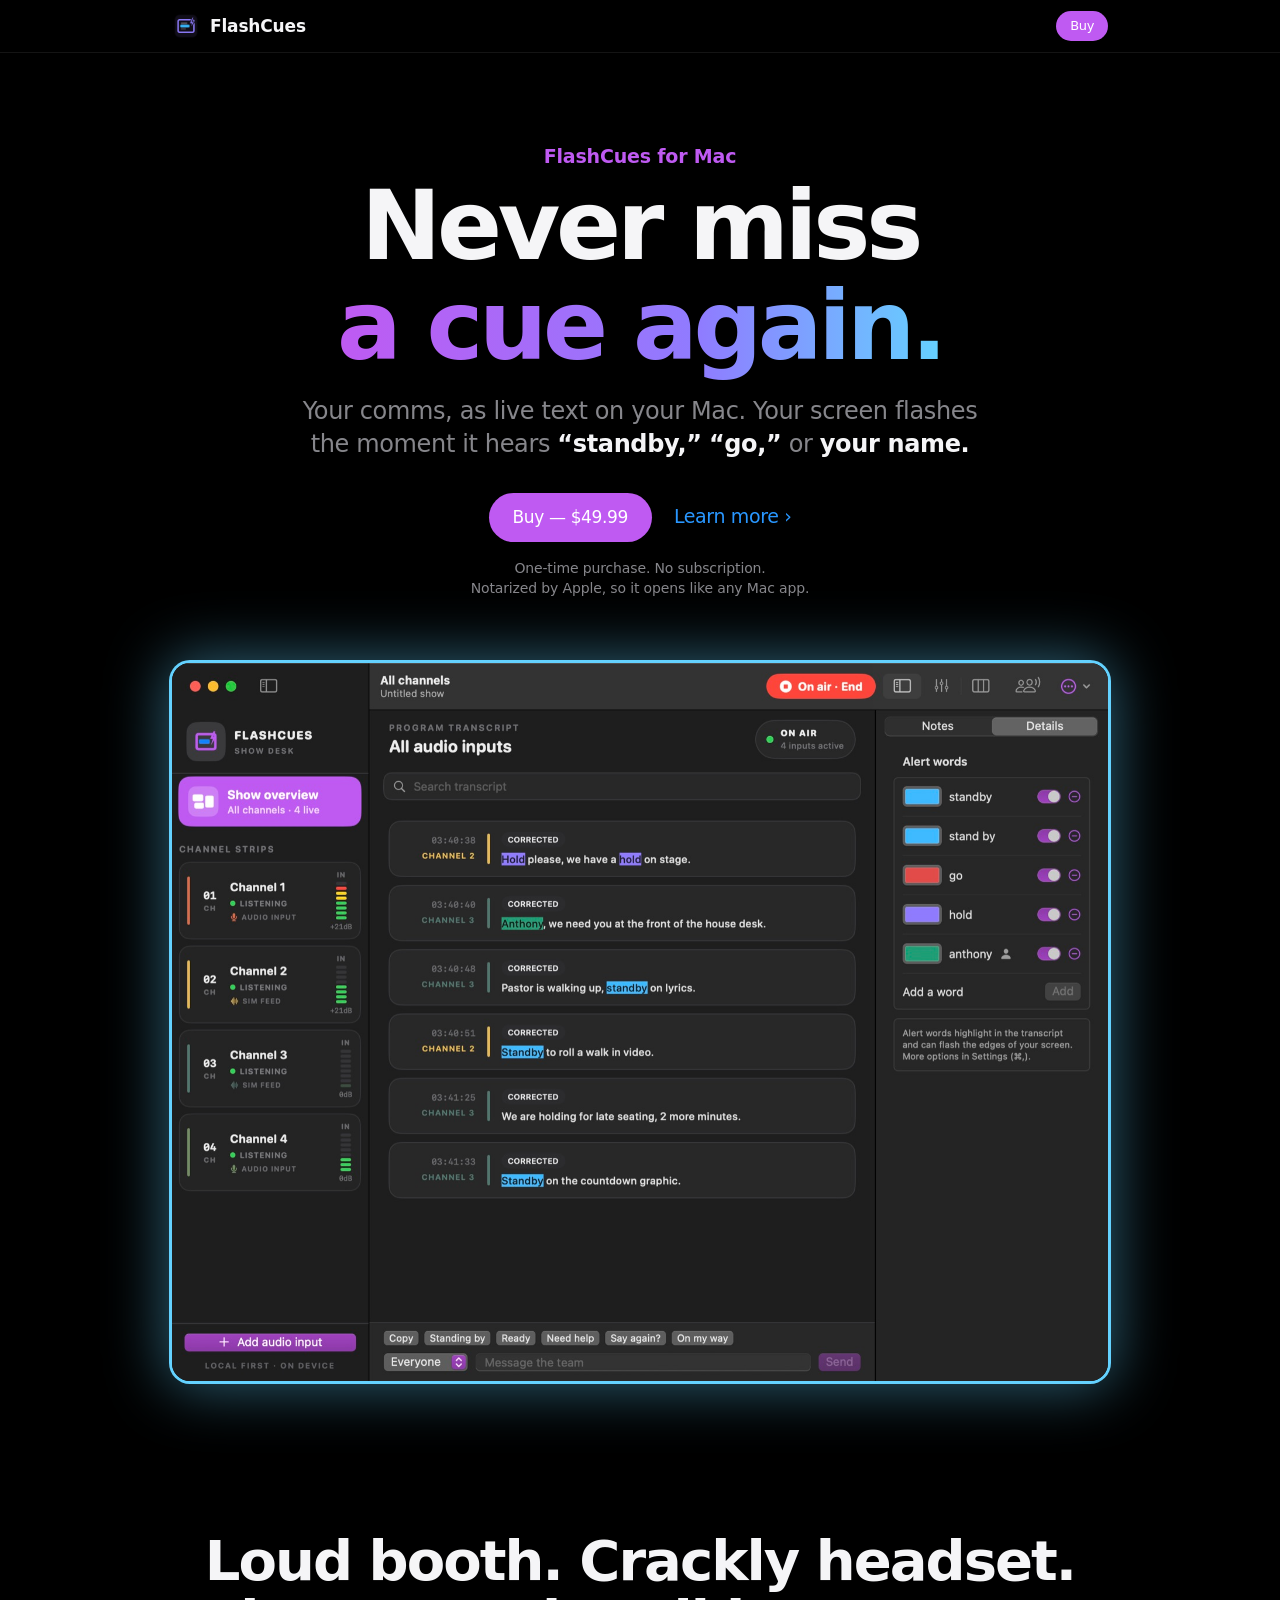
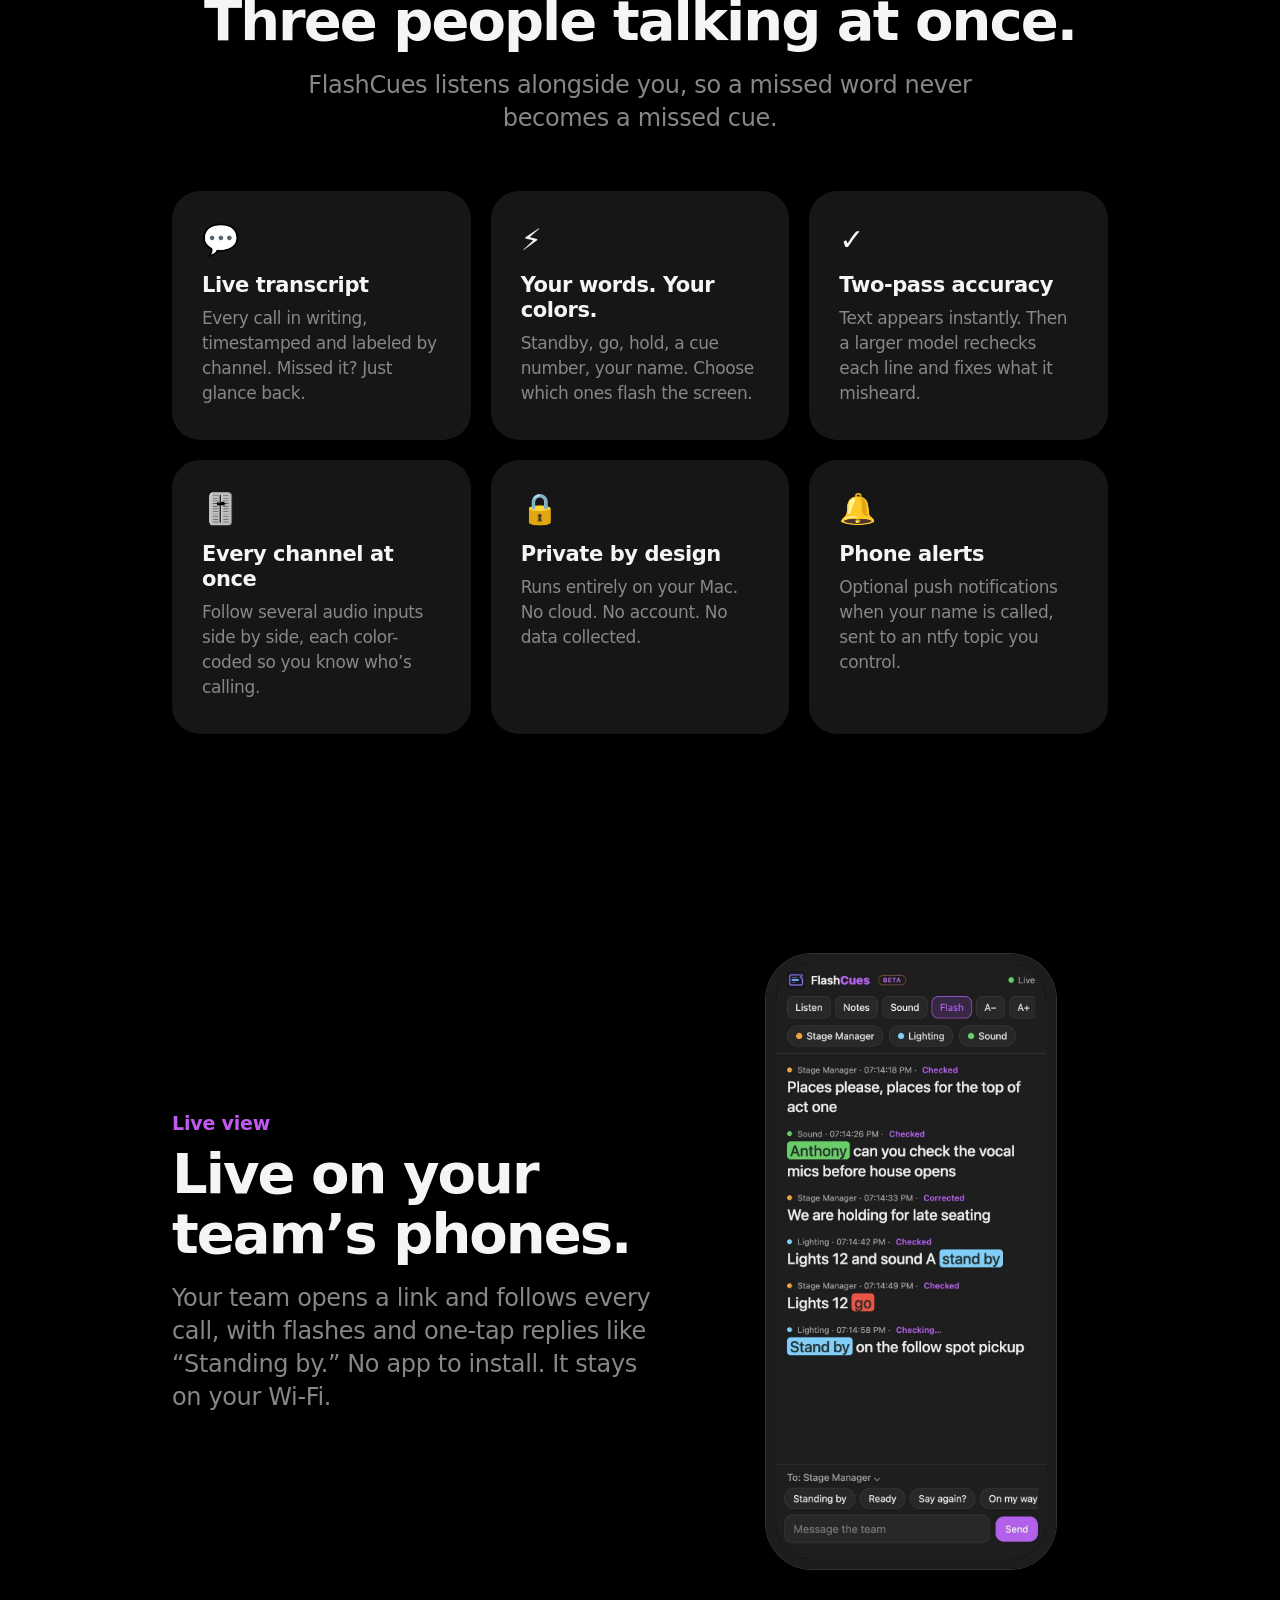
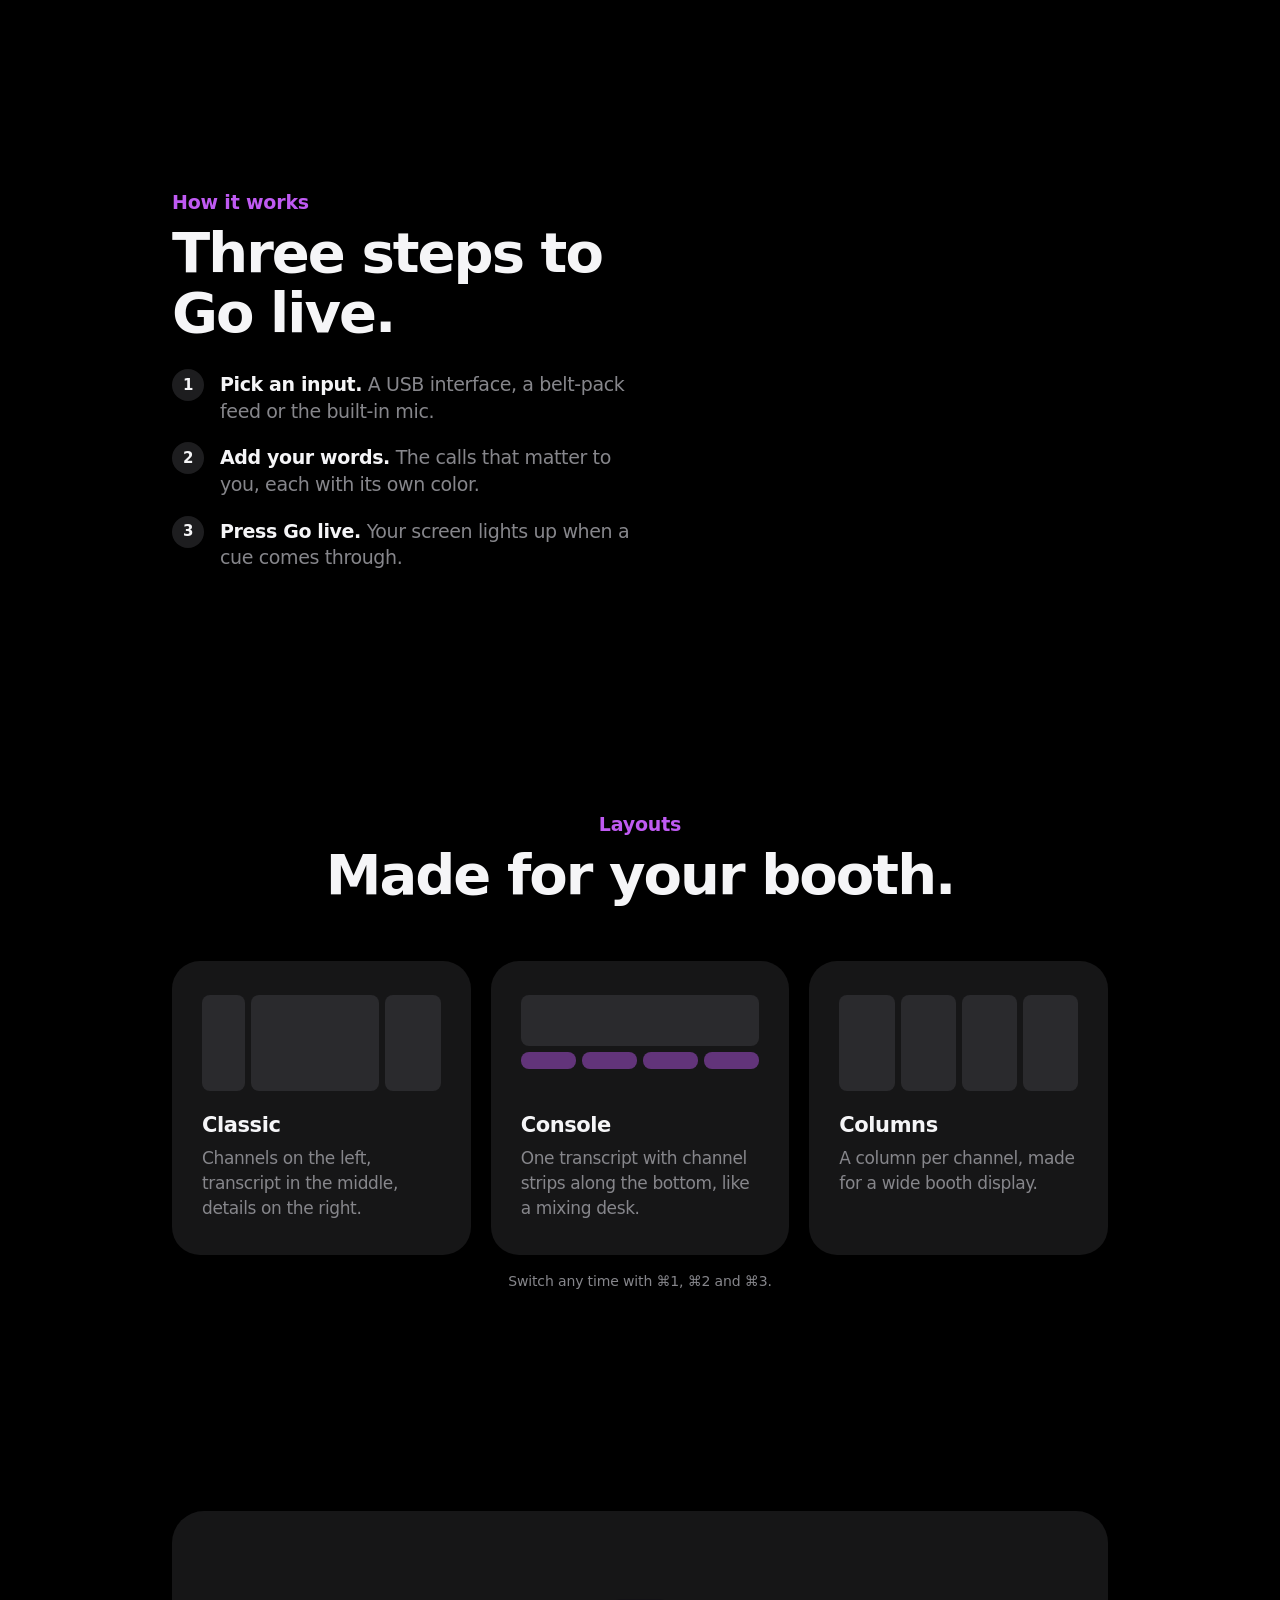
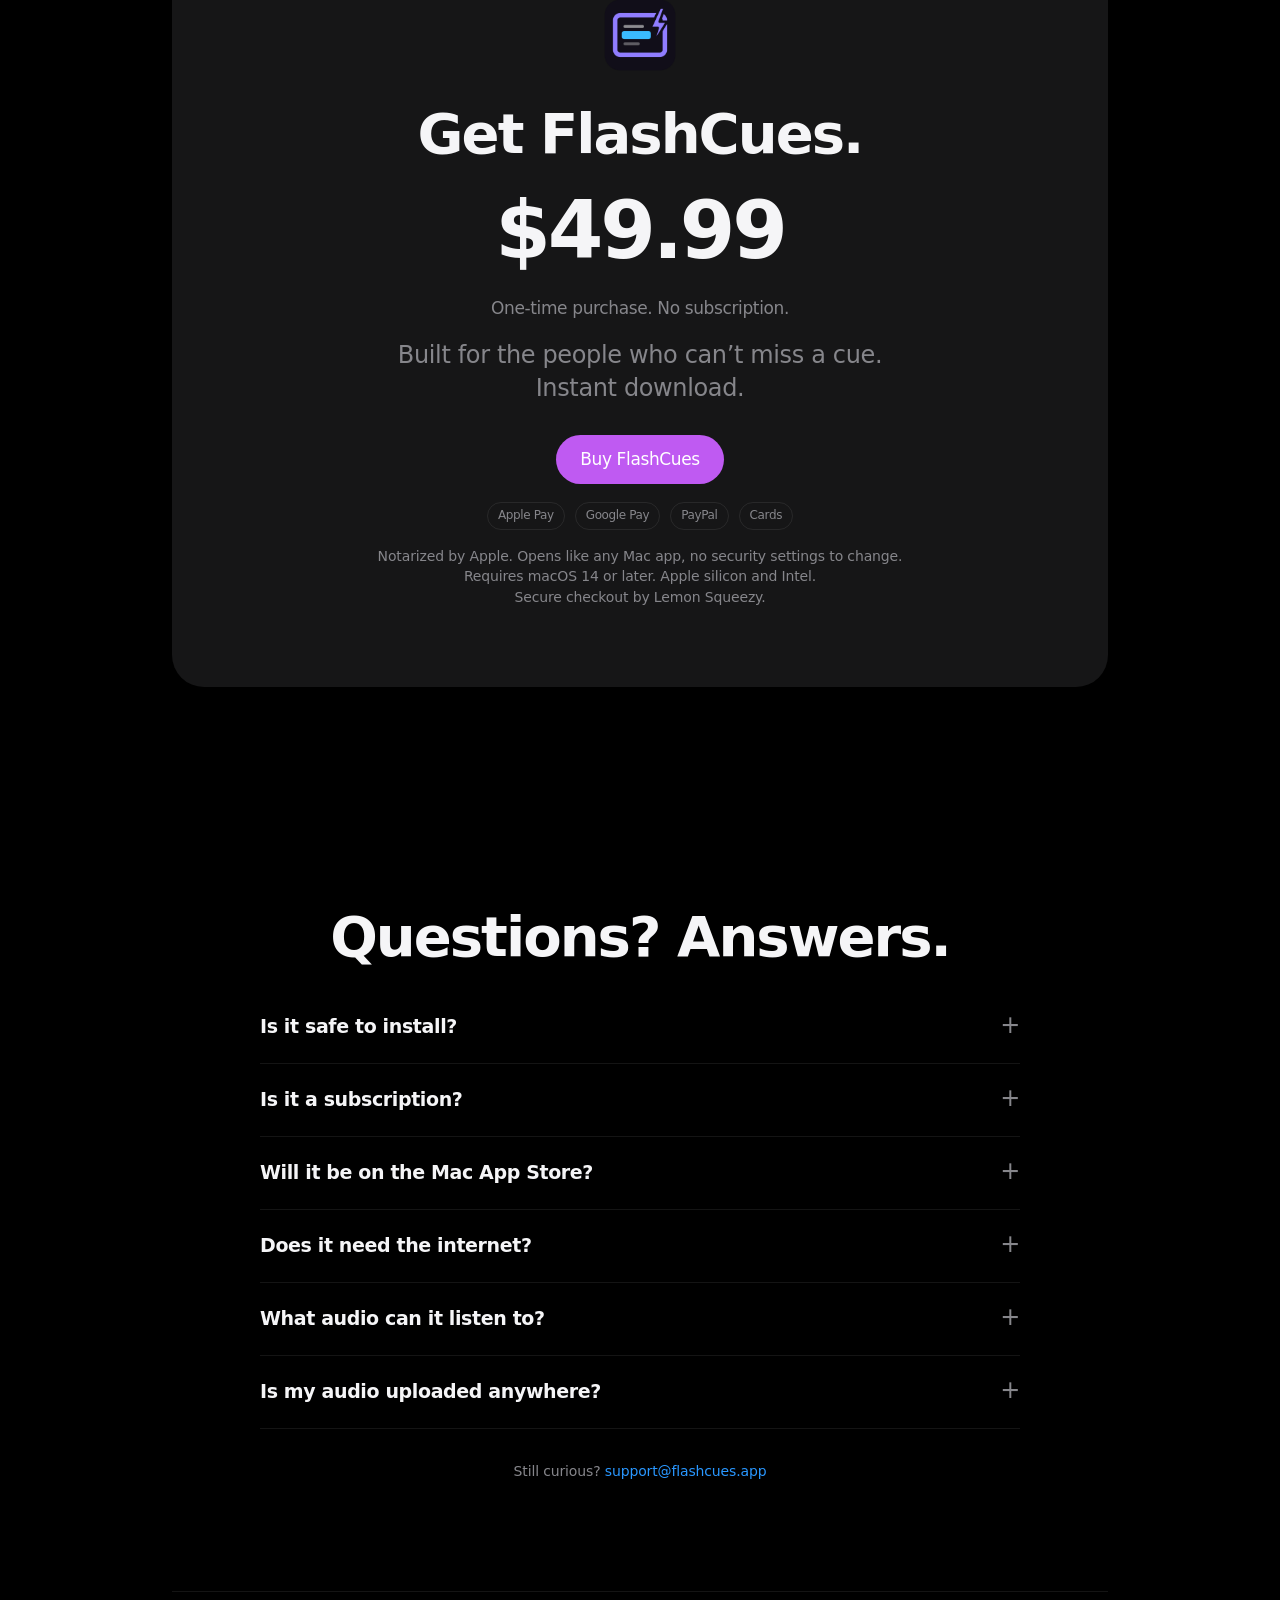
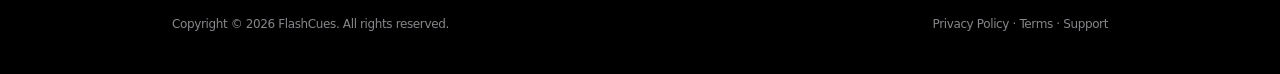
==== commit c5d6215a: "Price FlashCues at $49.99, one-time; drop early-adopter wording Co-Authored-By: Claude Opus 5.5 <nor" ====
--- a/index.html
+++ b/index.html
@@ -20,10 +20,10 @@
   <h1>Never miss<br><em>a cue again.</em></h1>
   <p class="sub">Your comms, as live text on your Mac. Your screen flashes the moment it hears <b>“standby,”</b> <b>“go,”</b> or <b>your name.</b></p>
   <div class="ctas">
-    <a class="btn" href="https://flashcues.lemonsqueezy.com/checkout/buy/283da37f-2492-429d-bc5d-db38ba377816">Buy — $12.99</a>
+    <a class="btn" href="https://flashcues.lemonsqueezy.com/checkout/buy/283da37f-2492-429d-bc5d-db38ba377816">Buy — $49.99</a>
     <a class="more" href="#features">Learn more</a>
   </div>
-  <p class="note">Early-adopter price. $19.99 when it arrives on the Mac App Store.<br>Notarized by Apple, so it opens like any Mac app.</p>
+  <p class="note">One-time purchase. No subscription.<br>Notarized by Apple, so it opens like any Mac app.</p>
   <img class="shot flash" src="img/app-4.jpg" alt="FlashCues show desk with live transcript and alert words">
 </section>
 
@@ -70,9 +70,9 @@
   <div class="band">
     <img src="img/icon.png" alt="" style="width:88px;height:88px">
     <h2 style="margin-top:18px">Get FlashCues.</h2>
-    <div class="price"><s class="was">$19.99</s> $12.99</div>
-    <p class="deal">Early-adopter price for our first customers.</p>
-    <p class="sub">One-time purchase. Instant download.<br>Help shape FlashCues before it arrives on the Mac App Store.</p>
+    <div class="price">$49.99</div>
+    <p class="deal">One-time purchase. No subscription.</p>
+    <p class="sub">Built for the people who can’t miss a cue.<br>Instant download.</p>
     <p style="margin-top:30px"><a class="btn" href="https://flashcues.lemonsqueezy.com/checkout/buy/283da37f-2492-429d-bc5d-db38ba377816">Buy FlashCues</a></p>
     <div class="pay"><span>Apple Pay</span><span>Google Pay</span><span>PayPal</span><span>Cards</span></div>
     <p class="note">Notarized by Apple. Opens like any Mac app, no security settings to change.<br>Requires macOS 14 or later. Apple silicon and Intel.<br>Secure checkout by Lemon Squeezy.</p>
@@ -82,6 +82,7 @@
 <section class="faq">
   <h2 style="text-align:center;margin-bottom:24px">Questions? Answers.</h2>
   <details><summary>Is it safe to install?</summary><p>Yes. FlashCues is signed with an Apple Developer ID and notarized by Apple, which means Apple checked it for malicious software. It opens like any other Mac app. There’s no trip to System Settings › Privacy &amp; Security and nothing to override.</p></details>
+  <details><summary>Is it a subscription?</summary><p>No. You pay once and FlashCues is yours. No account, no monthly fee.</p></details>
   <details><summary>Will it be on the Mac App Store?</summary><p>Yes, it’s coming soon.</p></details>
   <details><summary>Does it need the internet?</summary><p>Only once, to download the speech model (about 700 MB) after you agree. After that it works completely offline.</p></details>
   <details><summary>What audio can it listen to?</summary><p>Any input your Mac can see: a USB audio interface, a comms belt-pack feed, or the built-in mic.</p></details>
--- a/style.css
+++ b/style.css
@@ -60,7 +60,6 @@
 
 .band{background:var(--panel);border-radius:32px;padding:80px 30px;text-align:center}
 .price{font-size:clamp(56px,8vw,80px);font-weight:700;letter-spacing:-.04em;margin-top:8px}
-.price .was{color:var(--muted);font-weight:500;font-size:.5em;letter-spacing:-.02em;vertical-align:middle;margin-right:.15em}
 .deal{color:var(--muted);margin-top:6px}
 .pay{display:flex;gap:10px;justify-content:center;flex-wrap:wrap;margin-top:18px}
 .pay span{font-size:12px;color:var(--muted);border:1px solid var(--line);border-radius:999px;padding:4px 10px}
